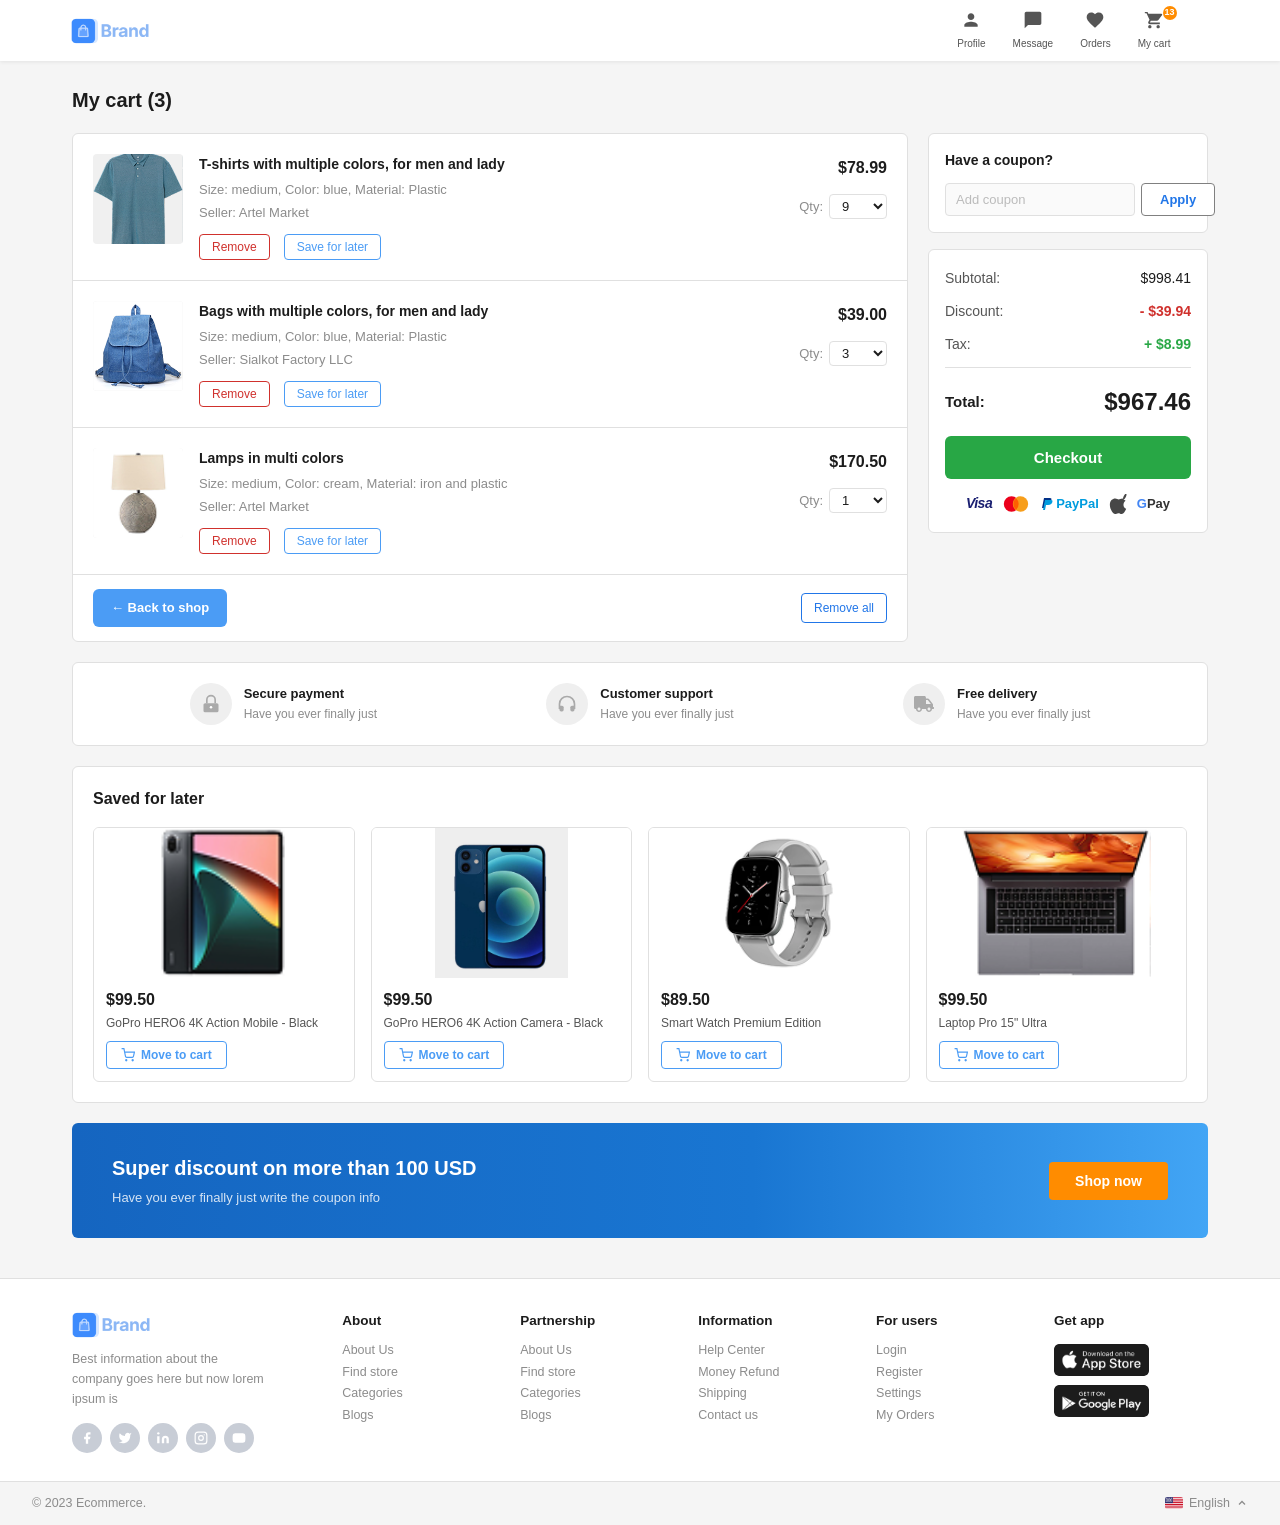
==== web-cart.html @ 34196e5d "Commit 1" ====
<!DOCTYPE html>
<html lang="en">
<head>
  <meta charset="UTF-8" />
  <meta name="viewport" content="width=device-width, initial-scale=1.0" />
  <title>My Cart — Ecommerce</title>
  <link rel="stylesheet" href="css/web-cart.css" />
</head>
<body>

  <!-- ═══ HEADER ═══ -->
<header class="site-header">

   <!-- Top bar: Logo | Search | Icons -->
    <div class="header-top">
      <a href="#" class="brand">
        <img src="assets/assets/assets/Layout/Brand/logo-colored.png" alt="Brand" class="brand-logo">
      </a>


     <!-- Icon actions: Profile, Message, Orders, Cart — vertical icon+label -->
      <div class="header-actions">
  <!-- Profile -->
  <a href="#" class="icon-action">
    <span class="icon-svg">
      <svg width="22" height="22" viewBox="0 0 24 24" fill="currentColor" stroke="none">
        <path d="M12 12c2.21 0 4-1.79 4-4s-1.79-4-4-4-4 1.79-4 4 1.79 4 4 4zm0 2c-2.67 0-8 1.34-8 4v2h16v-2c0-2.66-5.33-4-8-4z"/>
      </svg>
    </span>
    <span>Profile</span>
  </a>
        <!-- Message -->
  <a href="#" class="icon-action">
    <span class="icon-svg">
      <svg width="22" height="22" viewBox="0 0 24 24" fill="currentColor" stroke="none">
        <path d="M20 2H4c-1.1 0-2 .9-2 2v18l4-4h14c1.1 0 2-.9 2-2V4c0-1.1-.9-2-2-2z"/>
      </svg>
    </span>
    <span>Message</span>
  </a>
       <a href="#" class="icon-action">
  <span class="icon-svg">
    <svg width="22" height="22" viewBox="0 0 24 24" fill="currentColor" stroke="none">
      <path d="M12 21.35l-1.45-1.32C5.4 15.36 2 12.28 2 8.5 2 5.42 4.42 3 7.5 3c1.74 0 3.41.81 4.5 2.09C13.09 3.81 14.76 3 16.5 3 19.58 3 22 5.42 22 8.5c0 3.78-3.4 6.86-8.55 11.54L12 21.35z"/>
    </svg>
  </span>
  <span>Orders</span>
</a>
         <a href="#" class="icon-action cart-icon">
    <span class="icon-svg">
      <svg width="22" height="22" viewBox="0 0 24 24" fill="currentColor" stroke="none">
        <path d="M7 18c-1.1 0-1.99.9-1.99 2S5.9 22 7 22s2-.9 2-2-.9-2-2-2zM1 2v2h2l3.6 7.59-1.35 2.45c-.16.28-.25.61-.25.96 0 1.1.9 2 2 2h12v-2H7.42c-.14 0-.25-.11-.25-.25l.03-.12L8.1 13h7.45c.75 0 1.41-.41 1.75-1.03L21.7 6c.1-.18.16-.39.16-.6 0-.55-.45-1-1-1H5.21l-.94-2H1zm16 16c-1.1 0-1.99.9-1.99 2s.89 2 1.99 2 2-.9 2-2-.9-2-2-2z"/>
      </svg>
    </span>
    <span>My cart</span>
    <span class="cart-count" id="cartCount">0</span>
  </a>
      </div>
    </div>
</header>

  <main class="main-wrap">

    <h1 class="page-title">My cart (3)</h1>

    <!-- CART LAYOUT: items left, summary right -->
    <div class="cart-layout">

      <!-- LEFT: Cart Items -->
      <div class="cart-items-col">

        <!-- Item 1 -->
        <div class="cart-item">
          <img src="assets/assets/assets/Layout/alibaba/Image/cloth/Bitmap.png" alt="T-shirt" class="item-img" />
          <div class="item-details">
            <div class="item-name">T-shirts with multiple colors, for men and lady</div>
            <div class="item-meta">Size: medium, Color: blue, Material: Plastic</div>
            <div class="item-seller">Seller: Artel Market</div>
            <div class="item-actions">
              <button class="btn-remove">Remove</button>
              <button class="btn-save">Save for later</button>
            </div>
          </div>
          <div class="item-right">
            <div class="item-price">$78.99</div>
            <div class="item-qty">
              <span class="qty-label">Qty:</span>
              <select class="qty-select">
                <option>9</option>
                <option>1</option><option>2</option><option>3</option>
                <option>4</option><option>5</option>
              </select>
            </div>
          </div>
        </div>

        <!-- Item 2 -->
        <div class="cart-item">
          <img src="assets/assets/assets/Layout/alibaba/Image/cloth/image 26.png" alt="T-shirt" class="item-img" />
          <div class="item-details">
            <div class="item-name">Bags with multiple colors, for men and lady</div>
            <div class="item-meta">Size: medium, Color: blue, Material: Plastic</div>
            <div class="item-seller">Seller: Sialkot Factory LLC</div>
            <div class="item-actions">
              <button class="btn-remove">Remove</button>
              <button class="btn-save">Save for later</button>
            </div>
          </div>
          <div class="item-right">
            <div class="item-price">$39.00</div>
            <div class="item-qty">
              <span class="qty-label">Qty:</span>
              <select class="qty-select">
                <option>3</option>
                <option>1</option><option>2</option>
              </select>
            </div>
          </div>
        </div>

        <!-- Item 3 -->
        <div class="cart-item">
          <img src="assets/assets/assets/Image/interior/6.png" alt="T-shirt" class="item-img" />
          <div class="item-details">
            <div class="item-name">Lamps in multi colors</div>
            <div class="item-meta">Size: medium, Color: cream, Material: iron and plastic</div>
            <div class="item-seller">Seller: Artel Market</div>
            <div class="item-actions">
              <button class="btn-remove">Remove</button>
              <button class="btn-save">Save for later</button>
            </div>
          </div>
          <div class="item-right">
            <div class="item-price">$170.50</div>
            <div class="item-qty">
              <span class="qty-label">Qty:</span>
              <select class="qty-select">
                <option>1</option>
                <option>2</option><option>3</option>
              </select>
            </div>
          </div>
        </div>

        <!-- Cart Bottom Bar -->
        <div class="cart-footer">
          <a href="#" class="btn-back-shop">&#8592; Back to shop</a>
          <a href="#" class="btn-remove-all">Remove all</a>
        </div>

      </div><!-- /cart-items-col -->

      <!-- RIGHT: Coupon + Summary -->
      <div class="summary-col">

        <!-- Coupon Box -->
        <div class="coupon-box">
          <div class="coupon-title">Have a coupon?</div>
          <div class="coupon-row">
            <input type="text" class="coupon-input" placeholder="Add coupon" />
            <button class="btn-apply">Apply</button>
          </div>
        </div>

        <!-- Order Summary -->
        <div class="order-summary">
          <div class="summary-row">
            <span class="sum-label">Subtotal:</span>
            <span class="sum-val">$1453.97</span>
          </div>
          <div class="summary-row">
            <span class="sum-label">Discount:</span>
            <span class="sum-val discount">- $60.00</span>
          </div>
          <div class="summary-row">
            <span class="sum-label">Tax:</span>
            <span class="sum-val tax">+ $14.00</span>
          </div>
          <hr class="sum-divider" />
          <div class="summary-row total-row">
            <span class="total-label">Total:</span>
            <span class="total-val">$1357.97</span>
          </div>

          <button class="btn-checkout">Checkout</button>

          <!-- Payment icons row -->
          <div class="payment-icons">
            <span class="pay-text visa-text">Visa</span>
            <svg class="pay-svg" width="32" height="20" viewBox="0 0 50 30"><circle cx="18" cy="15" r="12" fill="#eb001b"/><circle cx="32" cy="15" r="12" fill="#f79e1b"/><path d="M25 5.9a12 12 0 010 18.2A12 12 0 0125 5.9z" fill="#ff5f00"/></svg>
            <span class="pay-paypal">
              <svg width="14" height="16" viewBox="0 0 14 16" fill="none"><path d="M11.5 3C11.5 5.5 9.5 7 7 7H5L4 12H2L4 2h5c1.4 0 2.5 0.4 2.5 1z" fill="#003087"/><path d="M12.5 5C12.5 7.5 10.5 9 8 9H6L5 14H3L5 4h5c1.4 0 2.5 0.4 2.5 1z" fill="#009cde"/></svg>
              <span style="color:#009cde;font-weight:700;font-size:13px;">PayPal</span>
            </span>
            <svg class="pay-svg apple-pay" width="22" height="20" viewBox="0 0 814 1000"><path d="M788.1 340.9c-5.8 4.5-108.2 62.2-108.2 190.5 0 148.4 130.3 200.9 134.2 202.2-.6 3.2-20.7 71.9-68.7 141.9-42.8 61.6-87.5 123.1-155.5 123.1s-85.5-39.5-164-39.5c-76 0-103.7 40.8-165.9 40.8s-105-57.8-155.5-127.4C46 790.7 0 663 0 541.8c0-207.5 135.4-317.3 269-317.3 70.1 0 128.4 46.4 172.5 46.4 42.8 0 109.6-49.1 190.5-49.1zm-131.5-86.8c0-95.5 56.6-196.9 109.9-252.4a490 490 0 0188.5-80.1C847.7-79.5 833.2 0 833.2 10.9c0 97.3-56.5 196.2-111.3 252.4-54.8 56.2-130.3 96-203.3 96z" fill="#1a1a1a"/></svg>
            <span class="gpay-text">
              <span style="color:#4285f4;font-weight:700;font-size:13px;">G</span><span style="font-weight:700;font-size:13px;color:#333;"> Pay</span>
            </span>
          </div>
        </div>

      </div><!-- /summary-col -->
    </div><!-- /cart-layout -->

    <!-- TRUST BADGES -->
    <div class="trust-badges">
      <div class="trust-item">
        <span class="trust-icon-circle">
          <svg width="20" height="20" viewBox="0 0 24 24" fill="none">
            <rect x="3" y="11" width="18" height="11" rx="2" fill="#aaa"/>
            <path d="M7 11V7a5 5 0 0110 0v4" stroke="#aaa" stroke-width="2" fill="none"/>
            <circle cx="12" cy="16" r="1.5" fill="#fff"/>
          </svg>
        </span>
        <div class="trust-text">
          <div class="trust-title">Secure payment</div>
          <div class="trust-sub">Have you ever finally just</div>
        </div>
      </div>

      <div class="trust-item">
        <span class="trust-icon-circle">
          <svg width="20" height="20" viewBox="0 0 24 24" fill="none">
            <path d="M3 18v-6a9 9 0 0118 0v6" stroke="#aaa" stroke-width="2"/>
            <path d="M21 19a2 2 0 01-2 2h-1a2 2 0 01-2-2v-3a2 2 0 012-2h3z" fill="#aaa"/>
            <path d="M3 19a2 2 0 002 2h1a2 2 0 002-2v-3a2 2 0 00-2-2H3z" fill="#aaa"/>
          </svg>
        </span>
        <div class="trust-text">
          <div class="trust-title">Customer support</div>
          <div class="trust-sub">Have you ever finally just</div>
        </div>
      </div>

      <div class="trust-item">
        <span class="trust-icon-circle">
          <svg width="20" height="20" viewBox="0 0 640 512">
            <path d="M624 352h-16V262.1L479.5 93.9A48 48 0 00438.6 80H381V48c0-26.5-21.5-48-48-48H48C21.5 0 0 21.5 0 48v320c0 26.5 21.5 48 48 48h16c0 53 43 96 96 96s96-43 96-96h128c0 53 43 96 96 96s96-43 96-96h48c8.8 0 16-7.2 16-16v-32c0-8.8-7.2-16-16-16zM160 464c-26.5 0-48-21.5-48-48s21.5-48 48-48 48 21.5 48 48-21.5 48-48 48zm320 0c-26.5 0-48-21.5-48-48s21.5-48 48-48 48 21.5 48 48-21.5 48-48 48zm80-208H384V128h54.6l121.4 149.1V256z" fill="#aaa"/>
          </svg>
        </span>
        <div class="trust-text">
          <div class="trust-title">Free delivery</div>
          <div class="trust-sub">Have you ever finally just</div>
        </div>
      </div>
    </div>

    <!-- SAVED FOR LATER -->
    <section class="saved-section">
      <h2 class="section-title">Saved for later</h2>
      <div class="saved-grid">

        <div class="saved-item">
          <div class="saved-img-wrap">
            <img src="assets/assets/assets/Image/tech/image 32.png" alt="Laptop" />
          </div>
          <div class="saved-price">$99.50</div>
          <div class="saved-name">GoPro HERO6 4K Action Mobile - Black</div>
          <button class="btn-move-cart">
            <svg width="14" height="14" viewBox="0 0 24 24" fill="none" stroke="currentColor" stroke-width="2"><circle cx="9" cy="21" r="1"/><circle cx="20" cy="21" r="1"/><path d="M1 1h4l2.68 13.39a2 2 0 002 1.61h9.72a2 2 0 001.95-1.56l1.65-7.44H6"/></svg>
            Move to cart
          </button>
        </div>


        <div class="saved-item">
          <div class="saved-img-wrap">
            <img src="assets/assets/assets/Image/image 87.png" alt="Camera" />
          </div>
          <div class="saved-price">$99.50</div>
          <div class="saved-name">GoPro HERO6 4K Action Camera - Black</div>
          <button class="btn-move-cart">
            <svg width="14" height="14" viewBox="0 0 24 24" fill="none" stroke="currentColor" stroke-width="2"><circle cx="9" cy="21" r="1"/><circle cx="20" cy="21" r="1"/><path d="M1 1h4l2.68 13.39a2 2 0 002 1.61h9.72a2 2 0 001.95-1.56l1.65-7.44H6"/></svg>
            Move to cart
          </button>
           <div class="saved-item">
          <div class="saved-img-wrap">
            <img src="assets/assets/assets/Image/tech/8.png" alt="Watch" />
          </div>
          <div class="saved-price">$89.50</div>
          <div class="saved-name">GoPro HERO6 4K Action Camera - Black</div>
          <button class="btn-move-cart">
            <svg width="14" height="14" viewBox="0 0 24 24" fill="none" stroke="currentColor" stroke-width="2"><circle cx="9" cy="21" r="1"/><circle cx="20" cy="21" r="1"/><path d="M1 1h4l2.68 13.39a2 2 0 002 1.61h9.72a2 2 0 001.95-1.56l1.65-7.44H6"/></svg>
            Move to cart
          </button>
        </div>
        </div>
         <div class="saved-item">
          <div class="saved-img-wrap">
            <img src="assets/assets/assets/Image/tech/image 34.png" alt="Camera" />
          </div>
          <div class="saved-price">$99.50</div>
          <div class="saved-name">GoPro HERO6 4K Action Camera - Black</div>
          <button class="btn-move-cart">
            <svg width="14" height="14" viewBox="0 0 24 24" fill="none" stroke="currentColor" stroke-width="2"><circle cx="9" cy="21" r="1"/><circle cx="20" cy="21" r="1"/><path d="M1 1h4l2.68 13.39a2 2 0 002 1.61h9.72a2 2 0 001.95-1.56l1.65-7.44H6"/></svg>
            Move to cart
          </button>
        </div>
      </div>
    </section>

    <!-- PROMO BANNER -->
    <div class="promo-banner">
      <div class="promo-text">
        <div class="promo-title">Super discount on more than 100 USD</div>
        <div class="promo-sub">Have you ever finally just write the coupon info</div>
      </div>
      <button class="promo-btn">Shop now</button>
    </div>

  </main>

  <!-- FOOTER -->
  <footer class="site-footer">
    <div class="footer-inner">

      <div class="footer-brand-col">
        <div class="footer-brand">
          <img src="assets/assets/assets/Layout/Brand/logo-colored.png" alt="Brand" class="footer-brand-logo" />
        </div>
        <p>Best information about the company goes here but now lorem ipsum is</p>
        <div class="footer-socials">
          <a href="#" title="Facebook" class="social-icon">
            <svg width="14" height="14" viewBox="0 0 24 24" fill="currentColor"><path d="M18 2h-3a5 5 0 0 0-5 5v3H7v4h3v8h4v-8h3l1-4h-4V7a1 1 0 0 1 1-1h3z"/></svg>
          </a>
          <a href="#" title="Twitter" class="social-icon">
            <svg width="14" height="14" viewBox="0 0 24 24" fill="currentColor"><path d="M23 3a10.9 10.9 0 0 1-3.14 1.53 4.48 4.48 0 0 0-7.86 3v1A10.66 10.66 0 0 1 3 4s-4 9 5 13a11.64 11.64 0 0 1-7 2c9 5 20 0 20-11.5a4.5 4.5 0 0 0-.08-.83A7.72 7.72 0 0 0 23 3z"/></svg>
          </a>
          <a href="#" title="LinkedIn" class="social-icon">
            <svg width="14" height="14" viewBox="0 0 24 24" fill="currentColor"><path d="M16 8a6 6 0 0 1 6 6v7h-4v-7a2 2 0 0 0-2-2 2 2 0 0 0-2 2v7h-4v-7a6 6 0 0 1 6-6z"/><rect x="2" y="9" width="4" height="12"/><circle cx="4" cy="4" r="2"/></svg>
          </a>
          <a href="#" title="Instagram" class="social-icon">
            <svg width="14" height="14" viewBox="0 0 24 24" fill="none" stroke="currentColor" stroke-width="2"><rect x="2" y="2" width="20" height="20" rx="5" ry="5"/><circle cx="12" cy="12" r="4"/><circle cx="17.5" cy="6.5" r="1" fill="currentColor" stroke="none"/></svg>
          </a>
          <a href="#" title="YouTube" class="social-icon">
            <svg width="14" height="14" viewBox="0 0 24 24" fill="currentColor"><path d="M22.54 6.42a2.78 2.78 0 0 0-1.95-1.97C18.88 4 12 4 12 4s-6.88 0-8.59.45A2.78 2.78 0 0 0 1.46 6.42 29 29 0 0 0 1 12a29 29 0 0 0 .46 5.58 2.78 2.78 0 0 0 1.95 1.97C5.12 20 12 20 12 20s6.88 0 8.59-.45a2.78 2.78 0 0 0 1.96-1.97A29 29 0 0 0 23 12a29 29 0 0 0-.46-5.58z"/><polygon points="9.75 15.02 15.5 12 9.75 8.98 9.75 15.02" fill="#fff"/></svg>
          </a>
        </div>
      </div>

      <div class="footer-col">
        <h5>About</h5>
        <a href="#">About Us</a>
        <a href="#">Find store</a>
        <a href="#">Categories</a>
        <a href="#">Blogs</a>
      </div>

      <div class="footer-col">
        <h5>Partnership</h5>
        <a href="#">About Us</a>
        <a href="#">Find store</a>
        <a href="#">Categories</a>
        <a href="#">Blogs</a>
      </div>

      <div class="footer-col">
        <h5>Information</h5>
        <a href="#">Help Center</a>
        <a href="#">Money Refund</a>
        <a href="#">Shipping</a>
        <a href="#">Contact us</a>
      </div>

      <div class="footer-col">
        <h5>For users</h5>
        <a href="#">Login</a>
        <a href="#">Register</a>
        <a href="#">Settings</a>
        <a href="#">My Orders</a>
      </div>

      <div class="footer-col">
        <h5>Get app</h5>
        <a href="#" class="app-badge">
          <img src="assets/assets/assets/Layout/Misc/market-button.png" alt="App Store" />
        </a>
        <a href="#" class="app-badge">
          <img src="assets/assets/assets/Layout/Misc/Group.png" alt="Google Play" />
        </a>
      </div>

    </div>
    <div class="footer-bottom">
      <span>© 2023 Ecommerce.</span>
      <div class="footer-lang">
        <img src="assets/assets/assets/Layout1/Image/flags/US@2x.png" alt="US" style="width:18px;height:12px;border-radius:2px;object-fit:cover;" />
        <span>English</span>
        <svg width="12" height="12" viewBox="0 0 24 24" fill="none" stroke="currentColor" stroke-width="2.5">
            <polyline points="18 15 12 9 6 15"/>
        </svg>
      </div>
    </div>
  </footer>
<script src="js/main.js"></script>
</body>
</html>
---- css/web-cart.css ----
/* ===========================
   RESET & BASE
   =========================== */
*, *::before, *::after { box-sizing: border-box; margin: 0; padding: 0; }

:root {
  --blue: #4b9cf5;
  --blue-dark: #2176e8;
  --orange: #ff8c00;
  --text-dark: #1c1c1c;
  --text-mid: #555;
  --text-soft: #8c8c8c;
  --border: #e0e0e0;
  --bg-page: #f5f5f5;
  --white: #ffffff;
  --green: #28a745;
  --red: #d0312d;
  --radius: 6px;
  --font: 'Segoe UI', Arial, sans-serif;
}

body {
  font-family: var(--font);
  font-size: 14px;
  color: var(--text-dark);
  background: #f5f5f5;
  line-height: 1.5;
}



a { text-decoration: none; color: inherit; }
button { font-family: var(--font); cursor: pointer; }
img { display: block; }

/* ===========================
   HEADER
   =========================== */
.site-header {
  background: #fff;
  box-shadow: 0 1px 4px rgba(0,0,0,.08);
  position: sticky;
  top: 0;
  z-index: 100;
}

.header-top {
  display: flex;
  align-items: center;
  gap: 16px;
  padding: 10px 24px;
  background: #fff;
}

/* Brand logo */
.brand {
  display: flex;
  align-items: center;
  gap: 7px;
  font-size: 14px;
  font-weight: 200;
  margin-left:6ch;
  color: var(--blue);
  white-space: nowrap;
  flex-shrink: 0;
}
.brand svg rect { 
  height: 20px;
  width: auto;
  display: block;
  fill: var(--blue);
}

.brand-logo {
  height: 28px;
  width: auto;
  display: block;
}

.header-actions {
  display: flex;
  gap: 28px;
  align-items: center;
}

.header-actions {
  padding-left:100ch;
  display: flex;
  align-items: center;
  gap: 27px;
  flex-shrink: 0;
}

.icon-action {
  display: flex;
  flex-direction: column;
  align-items: center;
  gap: 2px;
  color: var(--text-mid);
  font-size: 10px;
  position: relative;
  transition: color 0.2s;
}
.icon-action:hover { color: var(--blue); }
.icon-action svg { width: 20px; height: 20px; }

.cart-count {
  position: absolute;
  top: -4px;
  right: -6px;
  background: var(--orange);
  color: #fff;
  font-size: 9px;
  font-weight: 700;
  border-radius: 50%;
  width: 14px;
  height: 14px;
  display: flex;
  align-items: center;
  justify-content: center;
}
/* ===========================
   MAIN
   =========================== */
.main-wrap {
  max-width: 1200px;
  margin: 24px auto 40px;
  padding: 0 32px;
  background: transparent;
}

.page-title {
  font-size: 20px;
  font-weight: 700;
  color: var(--text-dark);
  margin-bottom: 18px;
}

/* ===========================
   CART LAYOUT
   =========================== */
.cart-layout {
  display: grid;
  grid-template-columns: 1fr 280px;
  gap: 20px;
  margin-bottom: 20px;
  align-items: start;
}

/* ===========================
   CART ITEMS COLUMN
   =========================== */
.cart-items-col {
  background: #fff;
  border: 1px solid var(--border);
  border-radius: var(--radius);
}

.cart-item {
  display: flex;
  align-items: flex-start;
  gap: 16px;
  padding: 20px 20px;
  border-bottom: 1px solid var(--border);
}

.item-img {
  width: 90px;
  height: 90px;
  object-fit: cover;
  border-radius: 4px;
  flex-shrink: 0;
  background: #f0f0f0;
}

.item-details {
  flex: 1;
  min-width: 0;
}

.item-name {
  font-size: 14px;
  font-weight: 600;
  color: var(--text-dark);
  margin-bottom: 5px;
}

.item-meta {
  font-size: 13px;
  color: var(--text-soft);
  margin-bottom: 3px;
}

.item-seller {
  font-size: 13px;
  color: var(--text-soft);
  margin-bottom: 12px;
}

.item-actions {
  display: flex;
  align-items: center;
  gap: 14px;
}

.btn-remove {
  background: none;
  border: 1px solid var(--red);
  border-radius: 4px;
  font-size: 12px;
  color: var(--red);
  padding: 5px 12px;
  font-weight: 500;
  cursor: pointer;
  transition: background 0.2s;
}

.btn-remove:hover { background: #fff0f0; }

.btn-save {
  background: none;
  border: 1px solid var(--blue);
  border-radius: 4px;
  font-size: 12px;
  color: var(--blue);
  padding: 5px 12px;
  font-weight: 500;
  cursor: pointer;
  transition: background 0.2s;
}

.btn-save:hover { background: #eaf3ff; }

/* Right-side price + qty column */
.item-right {
  display: flex;
  flex-direction: column;
  align-items: flex-end;
  gap: 14px;
  flex-shrink: 0;
  padding-top: 2px;
}

.item-price {
  font-size: 16px;
  font-weight: 700;
  color: var(--text-dark);
}

.item-qty {
  display: flex;
  align-items: center;
  gap: 6px;
  font-size: 13px;
  color: var(--text-mid);
}

.qty-label {
  color: var(--text-soft);
}

.qty-select {
  border: 1px solid var(--border);
  border-radius: 4px;
  padding: 3px 4px 3px 8px;
  font-size: 13px;
  color: var(--text-dark);
  background: #fff;
  outline: none;
  cursor: pointer;
  min-width: 58px;
}

/* Cart Bottom Bar */
.cart-footer {
  display: flex;
  justify-content: space-between;
  align-items: center;
  padding: 14px 20px;
}

.btn-back-shop {
  display: inline-flex;
  align-items: center;
  gap: 6px;
  background: var(--blue);
  color: #fff;
  border: none;
  border-radius: var(--radius);
  padding: 9px 18px;
  font-size: 13px;
  font-weight: 600;
  cursor: pointer;
  text-decoration: none;
  transition: background 0.2s;
}

.btn-back-shop:hover { background: var(--blue-dark); }

.btn-remove-all {
  font-size: 12px;
  color: var(--blue-dark);
  font-weight: 500;
  cursor: pointer;
  text-decoration: none;
  border: 1px solid var(--blue-dark);
  border-radius: 4px;
  padding: 5px 12px;
  background: none;
  transition: background 0.2s;
}

.btn-remove-all:hover { background: #eaf3ff; text-decoration: none; }

/* ===========================
   SUMMARY COLUMN
   =========================== */
.summary-col {
  display: flex;
  flex-direction: column;
  gap: 16px;
}

/* Coupon Box */
.coupon-box {
  background: #fff;
  border: 1px solid var(--border);
  border-radius: var(--radius);
  padding: 16px;
}

.coupon-title {
  font-size: 14px;
  font-weight: 600;
  color: var(--text-dark);
  margin-bottom: 12px;
}

.coupon-row {
  display: flex;
  gap: 6px;
}

.coupon-input {
  flex: 1;
  border: 1px solid var(--border);
  border-radius: 4px;
  padding: 8px 10px;
  font-size: 13px;
  color: var(--text-dark);
  outline: none;
  background: #fafafa;
}

.coupon-input::placeholder { color: #bbb; }
.coupon-input:focus { border-color: var(--blue); background: #fff; }

.btn-apply {
  background:white;
  color: var(--blue-dark);
  border: 1px solid grey;
  border-radius: 4px;
  padding: 8px 18px;
  font-size: 13px;
  font-weight: 600;
  cursor: pointer;
  transition: background 0.2s;
  white-space: nowrap;
}

.btn-apply:hover { background:#bbb }

/* Order Summary Box */
.order-summary {
  background: #fff;
  border: 1px solid var(--border);
  border-radius: var(--radius);
  padding: 18px 16px;
}

.summary-row {
  display: flex;
  justify-content: space-between;
  align-items: center;
  margin-bottom: 12px;
  font-size: 14px;
}

.sum-label { color: var(--text-mid); }

.sum-val {
  font-weight: 500;
  color: var(--text-dark);
}

.sum-val.discount { color: var(--red); font-weight: 600; }
.sum-val.tax { color: var(--green); font-weight: 600; }

.sum-divider {
  border: none;
  border-top: 1px solid var(--border);
  margin: 4px 0 16px;
}

.total-row {
  align-items: center;
  margin-bottom: 16px;
}

.total-label {
  font-size: 15px;
  font-weight: 700;
  color: var(--text-dark);
}

.total-val {
  font-size: 24px;
  font-weight: 700;
  color: var(--text-dark);
}

.btn-checkout {
  display: block;
  width: 100%;
  background: var(--green);
  color: #fff;
  border: none;
  border-radius: var(--radius);
  padding: 13px;
  font-size: 15px;
  font-weight: 700;
  cursor: pointer;
  margin-bottom: 14px;
  transition: background 0.2s;
}

.btn-checkout:hover { background: #218838; }

/* Payment icons */
.payment-icons {
  display: flex;
  align-items: center;
  justify-content: center;
  gap: 8px;
  flex-wrap: wrap;
  row-gap: 6px;
}

.visa-text {
  font-size: 14px;
  font-weight: 800;
  font-style: italic;
  color: #1a1f71;
  letter-spacing: -0.5px;
}

.pay-svg { flex-shrink: 0; }

.pay-paypal {
  display: flex;
  align-items: center;
  gap: 2px;
}

.apple-pay { opacity: 0.8; }

.gpay-text { display: flex; align-items: center; }

/* ===========================
   TRUST BADGES
   =========================== */
.trust-badges {
  display: flex;
  justify-content: space-around;
  align-items: center;
  background: #fff;
  border: 1px solid var(--border);
  border-radius: var(--radius);
  padding: 20px 32px;
  margin-bottom: 20px;
}

.trust-item {
  display: flex;
  align-items: center;
  gap: 12px;
}

.trust-icon-circle {
  width: 42px;
  height: 42px;
  border-radius: 50%;
  background: #efefef;
  display: flex;
  align-items: center;
  justify-content: center;
  flex-shrink: 0;
}

.trust-text { display: flex; flex-direction: column; }

.trust-title {
  font-size: 13px;
  font-weight: 600;
  color: var(--text-dark);
  margin-bottom: 2px;
}

.trust-sub {
  font-size: 12px;
  color: var(--text-soft);
}

/* ===========================
   FOOTER
   =========================== */
.site-footer {
  background: #fff;
  border-top: 1px solid var(--border);
  margin-top: 36px;
}

.footer-inner {
  display: flex;
  gap: 24px;
  padding: 32px 32px 28px;
  flex-wrap: wrap;
  max-width: 1200px;
  margin: 0 auto;
}

.footer-brand-col {
  flex: 1.6;
  min-width: 160px;
  display: flex;
  flex-direction: column;
  gap: 0;
}

.footer-brand {
  display: flex;
  align-items: center;
  gap: 8px;
  margin-bottom: 10px;
}

.footer-brand-logo {
  height: 28px;
  width: auto;
  display: block;
}

/* fallback if image missing */
.footer-brand-icon {
  background: var(--blue);
  width: 26px;
  height: 26px;
  border-radius: 6px;
  display: flex;
  align-items: center;
  justify-content: center;
  flex-shrink: 0;
}

.footer-brand-col > p {
  font-size: 12.5px;
  color: var(--text-soft);
  line-height: 1.6;
  margin-bottom: 14px;
  max-width: 200px;
}

.footer-socials {
  display: flex;
  gap: 8px;
}

.social-icon {
  width: 30px;
  height: 30px;
  border-radius: 50%;
  background: #c8cdd6;
  display: flex;
  align-items: center;
  justify-content: center;
  color: #fff;
  transition: background 0.2s, color 0.2s;
  text-decoration: none;
}

.social-icon:hover { background: var(--blue); color: #fff; }

.footer-col {
  flex: 1;
  min-width: 100px;
  display: flex;
  flex-direction: column;
  gap: 9px;
}

.footer-col h5 {
  font-size: 13.5px;
  font-weight: 700;
  color: var(--text-dark);
  margin-bottom: 4px;
}

.footer-col a {
  font-size: 12.5px;
  color: var(--text-soft);
  transition: color 0.2s;
  line-height: 1;
  text-decoration: none;
}

.footer-col a:hover { color: var(--text-dark); }

.app-badge {
  display: block;
  text-decoration: none;
}

.app-badge img {
  height: 32px;
  border-radius: 5px;
  display: block;
  object-fit: contain;
}

.footer-bottom {
  border-top: 1px solid var(--border);
  display: flex;
  align-items: center;
  justify-content: space-between;
  background: #f5f5f5;
  padding: 12px 32px;
  font-size: 12.5px;
  color: var(--text-soft);
  max-width: 100%;
}

.footer-lang {
  display: flex;
  align-items: center;
  gap: 6px;
  cursor: pointer;
  color: var(--text-soft);
}

.footer-lang:hover { color: var(--blue); }

/* ===========================
   SAVED FOR LATER
   =========================== */
.saved-section {
  background: #fff;
  border: 1px solid var(--border);
  border-radius: var(--radius);
  padding: 20px;
  margin-bottom: 20px;
}

.section-title {
  font-size: 16px;
  font-weight: 700;
  color: var(--text-dark);
  margin-bottom: 16px;
}

.saved-grid {
  display: grid;
  grid-template-columns: repeat(4, 1fr);
  gap: 16px;
}

.saved-item {
  border: 1px solid var(--border);
  border-radius: var(--radius);
  overflow: hidden;
  background: #fff;
  transition: box-shadow 0.2s;
  font-display: block;
}

.saved-item:hover { box-shadow: 0 2px 10px rgba(0,0,0,0.09); }

.saved-img-wrap {
  background: #f7f7f7;
  height: 150px;
  overflow: hidden;
}

.saved-img-wrap img {
  width: 100%;
  height: 100%;
  object-fit: cover;
}

.saved-price {
  font-size: 16px;
  font-weight: 700;
  color: var(--text-dark);
  padding: 10px 12px 3px;
}

.saved-name {
  font-size: 12px;
  color: var(--text-mid);
  padding: 0 12px 10px;
  line-height: 1.4;
}

.btn-move-cart {
  display: inline-flex;
  align-items: center;
  justify-content: center;
  gap: 6px;
  margin: 0 12px 12px;
  background: none;
  border: 1px solid var(--blue);
  color: var(--blue);
  border-radius: 4px;
  padding: 6px 14px;
  font-size: 12px;
  font-weight: 600;
  cursor: pointer;
  transition: background 0.2s;
}

.btn-move-cart:hover { background: #eaf3ff; }

/* ===========================
   PROMO BANNER
   =========================== */
.promo-banner {
  background: linear-gradient(90deg, #1565c0 0%, #1976d2 60%, #42a5f5 100%);
  border-radius: var(--radius);
  padding: 30px 40px;
  display: flex;
  align-items: center;
  justify-content: space-between;
}

.promo-title {
  font-size: 20px;
  font-weight: 700;
  color: #fff;
  margin-bottom: 5px;
}

.promo-sub {
  font-size: 13px;
  color: rgba(255,255,255,0.82);
}

.promo-btn {
  background: var(--orange);
  color: #fff;
  border: none;
  border-radius: 4px;
  padding: 11px 26px;
  font-size: 14px;
  font-weight: 600;
  white-space: nowrap;
  cursor: pointer;
  flex-shrink: 0;
  transition: background 0.2s;
}

.promo-btn:hover { background: #e07600; }

/* ===========================
   RESPONSIVE
   =========================== */
@media (max-width: 960px) {
  .cart-layout { grid-template-columns: 1fr; }
  .saved-grid { grid-template-columns: repeat(2, 1fr); }
  .footer-inner { flex-wrap: wrap; gap: 20px; }
  .footer-brand-col { flex: 100%; }
}

@media (max-width: 900px) {
  .header-actions { gap: 10px; }
  .icon-action span:last-child { display: none; }
}

@media (max-width: 600px) {
  .main-wrap { padding: 0 16px; }
  .trust-badges { flex-direction: column; align-items: flex-start; padding: 16px 20px; gap: 14px; }
  .saved-grid { grid-template-columns: 1fr 1fr; }
  .promo-banner { flex-direction: column; gap: 16px; text-align: center; }
  .footer-inner { padding: 24px 16px; gap: 16px; }
  .footer-bottom { padding: 10px 16px; }
  .header-top { padding: 12px 16px; }
  .footer-col { min-width: 120px; }
}
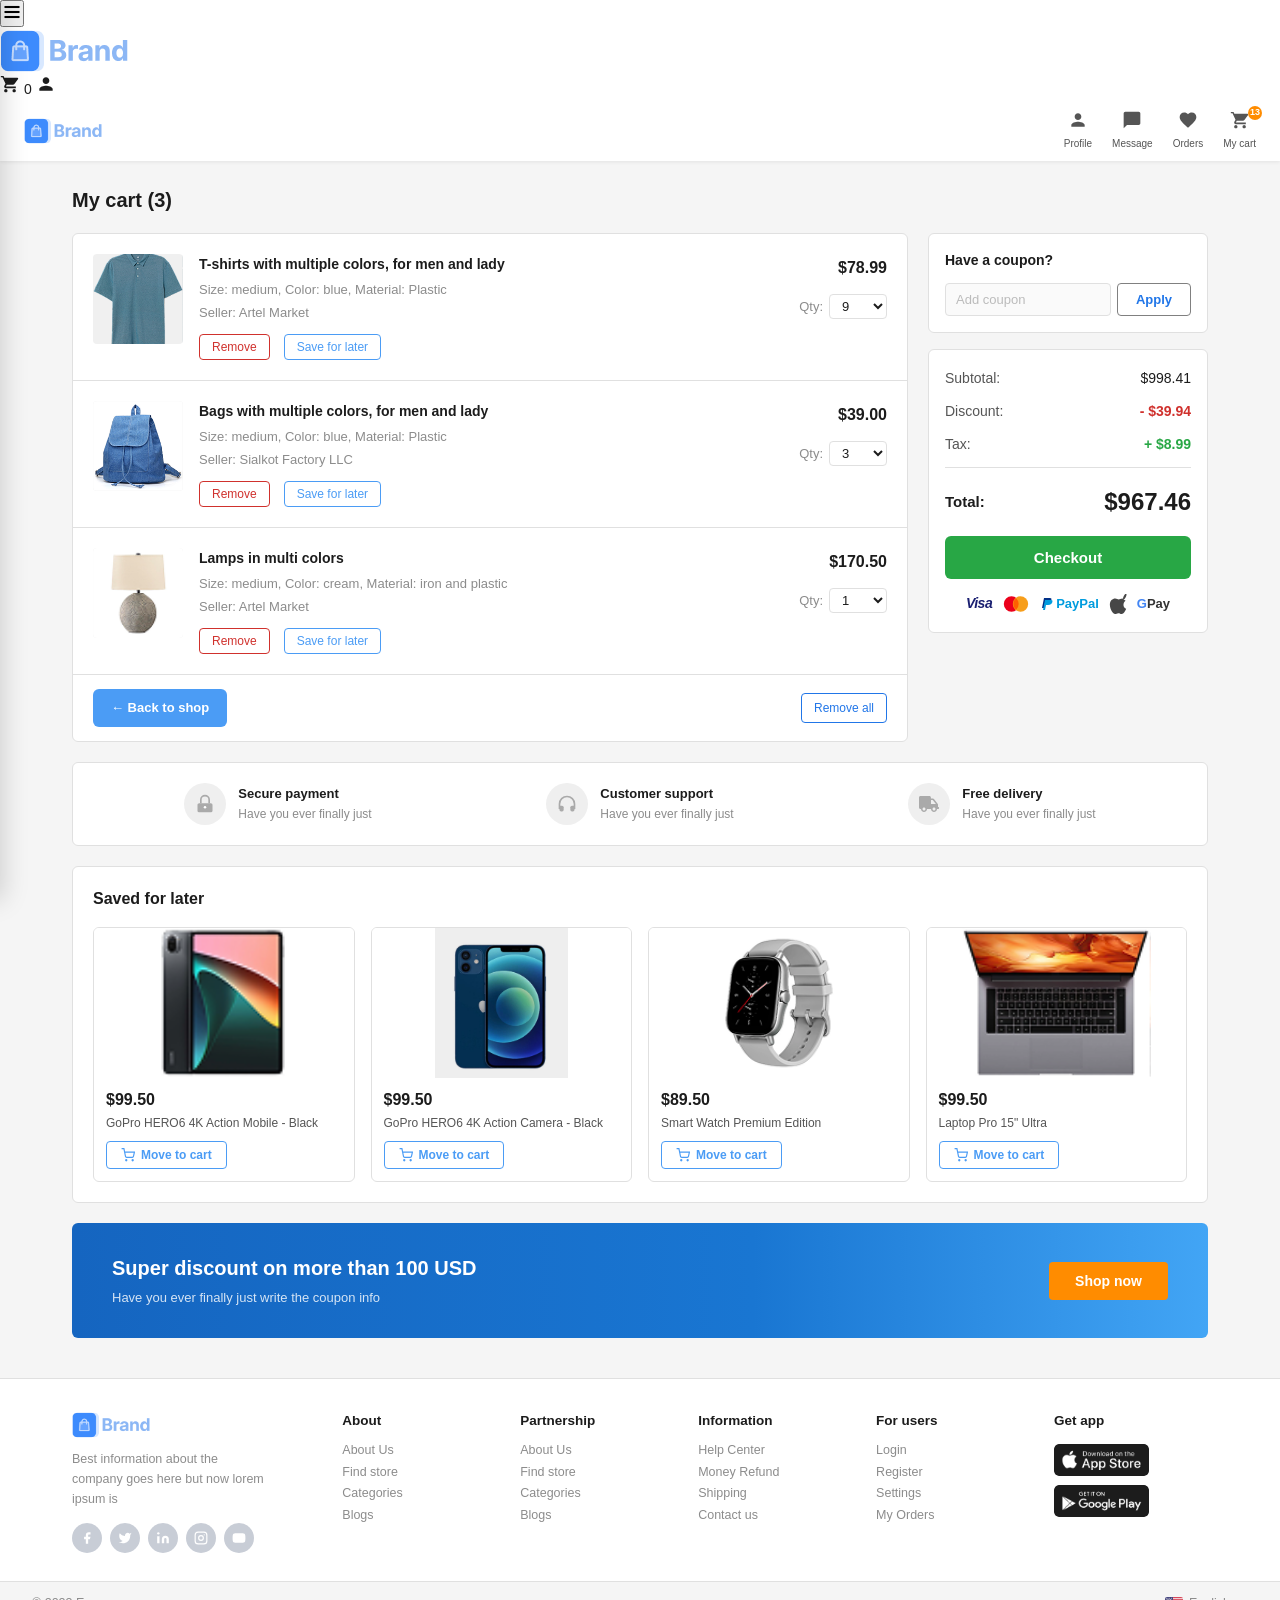
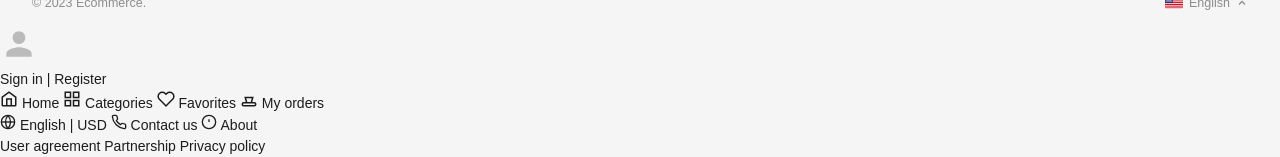
==== commit 5a0f6682: "Commit 8" ====
--- a/web-cart.html
+++ b/web-cart.html
@@ -5,11 +5,39 @@
   <meta name="viewport" content="width=device-width, initial-scale=1.0" />
   <title>My Cart — Ecommerce</title>
   <link rel="stylesheet" href="css/web-cart.css" />
+  <link rel="stylesheet" href="css/mobile.css" />
 </head>
 <body>
 
   <!-- ═══ HEADER ═══ -->
 <header class="site-header">
+  <!-- MOBILE HEADER BAR (visible only on mobile via mobile.css) -->
+  <div class="mob-header-bar">
+    <button class="mob-menu-btn" id="mobMenuBtn" aria-label="Open menu">
+      <svg width="20" height="20" viewBox="0 0 24 24" fill="none" stroke="currentColor" stroke-width="2.5">
+        <line x1="3" y1="6" x2="21" y2="6"/>
+        <line x1="3" y1="12" x2="21" y2="12"/>
+        <line x1="3" y1="18" x2="21" y2="18"/>
+      </svg>
+    </button>
+    <a href="index.html" class="mob-brand">
+      <img src="assets/assets/assets/Layout/Brand/logo-colored.png" alt="Brand" />
+    </a>
+    <div class="mob-header-icons">
+      <a href="web-cart.html" class="mob-icon-btn" aria-label="Cart">
+        <svg width="20" height="20" viewBox="0 0 24 24" fill="currentColor">
+          <path d="M7 18c-1.1 0-1.99.9-1.99 2S5.9 22 7 22s2-.9 2-2-.9-2-2-2zM1 2v2h2l3.6 7.59-1.35 2.45c-.16.28-.25.61-.25.96 0 1.1.9 2 2 2h12v-2H7.42c-.14 0-.25-.11-.25-.25l.03-.12L8.1 13h7.45c.75 0 1.41-.41 1.75-1.03L21.7 6c.1-.18.16-.39.16-.6 0-.55-.45-1-1-1H5.21l-.94-2H1zm16 16c-1.1 0-1.99.9-1.99 2s.89 2 1.99 2 2-.9 2-2-.9-2-2-2z"/>
+        </svg>
+        <span class="mob-cart-badge" id="mobCartBadge">0</span>
+      </a>
+      <a href="#" class="mob-icon-btn" aria-label="Profile">
+        <svg width="20" height="20" viewBox="0 0 24 24" fill="currentColor">
+          <path d="M12 12c2.21 0 4-1.79 4-4s-1.79-4-4-4-4 1.79-4 4 1.79 4 4 4zm0 2c-2.67 0-8 1.34-8 4v2h16v-2c0-2.66-5.33-4-8-4z"/>
+        </svg>
+      </a>
+    </div>
+  </div>
+
 
    <!-- Top bar: Logo | Search | Icons -->
     <div class="header-top">
@@ -393,5 +421,99 @@
     </div>
   </footer>
 <script src="js/main.js"></script>
+
+  <!-- MOBILE SIDEBAR (controlled by mobile.js) -->
+  <div class="mob-overlay" id="mobOverlay" onclick="closeSidebar()"></div>
+
+  <aside class="mob-sidebar" id="mobSidebar">
+    <div class="mob-sidebar-inner">
+
+      <!-- Avatar + Sign in / Register -->
+      <div class="mob-sidebar-top">
+        <div class="mob-avatar">
+          <svg width="38" height="38" viewBox="0 0 24 24" fill="#bbb">
+            <path d="M12 12c2.21 0 4-1.79 4-4s-1.79-4-4-4-4 1.79-4 4 1.79 4 4 4zm0 2c-2.67 0-8 1.34-8 4v2h16v-2c0-2.66-5.33-4-8-4z"/>
+          </svg>
+        </div>
+        <div class="mob-auth-links">
+          <a href="#">Sign in</a>
+          <span class="mob-auth-sep">|</span>
+          <a href="#">Register</a>
+        </div>
+      </div>
+
+      <!-- Main nav -->
+      <nav class="mob-sidebar-nav">
+        <a href="index.html" class="mob-nav-item">
+          <svg width="18" height="18" viewBox="0 0 24 24" fill="none" stroke="currentColor" stroke-width="2">
+            <path d="M3 9.5L12 3l9 6.5V20a1 1 0 01-1 1H4a1 1 0 01-1-1V9.5z"/>
+            <path d="M9 21V12h6v9"/>
+          </svg>
+          Home
+        </a>
+        <a href="webGridView.html" class="mob-nav-item">
+          <svg width="18" height="18" viewBox="0 0 24 24" fill="none" stroke="currentColor" stroke-width="2">
+            <rect x="3" y="3" width="7" height="7"/>
+            <rect x="14" y="3" width="7" height="7"/>
+            <rect x="3" y="14" width="7" height="7"/>
+            <rect x="14" y="14" width="7" height="7"/>
+          </svg>
+          Categories
+        </a>
+        <a href="#" class="mob-nav-item">
+          <svg width="18" height="18" viewBox="0 0 24 24" fill="none" stroke="currentColor" stroke-width="2">
+            <path d="M20.84 4.61a5.5 5.5 0 00-7.78 0L12 5.67l-1.06-1.06a5.5 5.5 0 00-7.78 7.78l1.06 1.06L12 21.23l7.78-7.78 1.06-1.06a5.5 5.5 0 000-7.78z"/>
+          </svg>
+          Favorites
+        </a>
+        <a href="web-cart.html" class="mob-nav-item">
+          <svg width="18" height="18" viewBox="0 0 24 24" fill="none" stroke="currentColor" stroke-width="2">
+            <path d="M9 17H5a2 2 0 00-2 2 2 2 0 002 2h14a2 2 0 002-2 2 2 0 00-2-2h-4M9 17l-2-7h10l-2 7M9 17h6"/>
+          </svg>
+          My orders
+        </a>
+      </nav>
+
+      <div class="mob-sidebar-divider"></div>
+
+      <!-- Settings -->
+      <div class="mob-sidebar-settings">
+        <a href="#" class="mob-setting-item">
+          <svg width="16" height="16" viewBox="0 0 24 24" fill="none" stroke="currentColor" stroke-width="2">
+            <circle cx="12" cy="12" r="10"/>
+            <line x1="2" y1="12" x2="22" y2="12"/>
+            <path d="M12 2a15.3 15.3 0 010 20M12 2a15.3 15.3 0 000 20"/>
+          </svg>
+          <span>English</span>
+          <span class="mob-setting-sub">| USD</span>
+        </a>
+        <a href="#" class="mob-setting-item">
+          <svg width="16" height="16" viewBox="0 0 24 24" fill="none" stroke="currentColor" stroke-width="2">
+            <path d="M22 16.92V19.92a2 2 0 01-2.18 2A19.79 19.79 0 012.1 4.18 2 2 0 014.11 2H7.09a2 2 0 012 1.72 12.05 12.05 0 00.66 2.64 2 2 0 01-.45 2.11L8.09 9.91a16 16 0 006 6l1.44-1.21a2 2 0 012.11-.45 12.05 12.05 0 002.64.66A2 2 0 0122 16.92z"/>
+          </svg>
+          Contact us
+        </a>
+        <a href="#" class="mob-setting-item">
+          <svg width="16" height="16" viewBox="0 0 24 24" fill="none" stroke="currentColor" stroke-width="2">
+            <circle cx="12" cy="12" r="10"/>
+            <line x1="12" y1="8" x2="12" y2="12"/>
+            <line x1="12" y1="16" x2="12.01" y2="16"/>
+          </svg>
+          About
+        </a>
+      </div>
+
+      <div class="mob-sidebar-divider"></div>
+
+      <!-- Footer policy links -->
+      <div class="mob-sidebar-footer-links">
+        <a href="#">User agreement</a>
+        <a href="#">Partnership</a>
+        <a href="#">Privacy policy</a>
+      </div>
+
+    </div>
+  </aside>
+
 </body>
 </html>
--- a/css/web-cart.css
+++ b/css/web-cart.css
@@ -27,8 +27,6 @@
   line-height: 1.5;
 }
 
-
-
 a { text-decoration: none; color: inherit; }
 button { font-family: var(--font); cursor: pointer; }
 img { display: block; }
@@ -59,11 +57,12 @@
   gap: 7px;
   font-size: 14px;
   font-weight: 200;
-  margin-left:6ch;
   color: var(--blue);
   white-space: nowrap;
   flex-shrink: 0;
-}
+  /* FIXED: removed margin-left:6ch that was breaking mobile */
+}
+
 .brand svg rect { 
   height: 20px;
   width: auto;
@@ -77,18 +76,13 @@
   display: block;
 }
 
+/* FIXED: removed duplicate .header-actions and padding-left:100ch */
 .header-actions {
   display: flex;
-  gap: 28px;
-  align-items: center;
-}
-
-.header-actions {
-  padding-left:100ch;
-  display: flex;
-  align-items: center;
-  gap: 27px;
+  align-items: center;
+  gap: 20px;
   flex-shrink: 0;
+  margin-left: auto; /* pushes to right without breaking layout */
 }
 
 .icon-action {
@@ -119,6 +113,7 @@
   align-items: center;
   justify-content: center;
 }
+
 /* ===========================
    MAIN
    =========================== */
@@ -160,7 +155,7 @@
   display: flex;
   align-items: flex-start;
   gap: 16px;
-  padding: 20px 20px;
+  padding: 20px;
   border-bottom: 1px solid var(--border);
 }
 
@@ -201,6 +196,7 @@
   display: flex;
   align-items: center;
   gap: 14px;
+  flex-wrap: wrap;
 }
 
 .btn-remove {
@@ -214,7 +210,6 @@
   cursor: pointer;
   transition: background 0.2s;
 }
-
 .btn-remove:hover { background: #fff0f0; }
 
 .btn-save {
@@ -228,7 +223,6 @@
   cursor: pointer;
   transition: background 0.2s;
 }
-
 .btn-save:hover { background: #eaf3ff; }
 
 /* Right-side price + qty column */
@@ -255,9 +249,7 @@
   color: var(--text-mid);
 }
 
-.qty-label {
-  color: var(--text-soft);
-}
+.qty-label { color: var(--text-soft); }
 
 .qty-select {
   border: 1px solid var(--border);
@@ -277,6 +269,8 @@
   justify-content: space-between;
   align-items: center;
   padding: 14px 20px;
+  flex-wrap: wrap;
+  gap: 10px;
 }
 
 .btn-back-shop {
@@ -294,7 +288,6 @@
   text-decoration: none;
   transition: background 0.2s;
 }
-
 .btn-back-shop:hover { background: var(--blue-dark); }
 
 .btn-remove-all {
@@ -309,7 +302,6 @@
   background: none;
   transition: background 0.2s;
 }
-
 .btn-remove-all:hover { background: #eaf3ff; text-decoration: none; }
 
 /* ===========================
@@ -350,13 +342,13 @@
   color: var(--text-dark);
   outline: none;
   background: #fafafa;
-}
-
+  min-width: 0;
+}
 .coupon-input::placeholder { color: #bbb; }
 .coupon-input:focus { border-color: var(--blue); background: #fff; }
 
 .btn-apply {
-  background:white;
+  background: white;
   color: var(--blue-dark);
   border: 1px solid grey;
   border-radius: 4px;
@@ -366,9 +358,9 @@
   cursor: pointer;
   transition: background 0.2s;
   white-space: nowrap;
-}
-
-.btn-apply:hover { background:#bbb }
+  flex-shrink: 0;
+}
+.btn-apply:hover { background: #bbb; }
 
 /* Order Summary Box */
 .order-summary {
@@ -387,12 +379,7 @@
 }
 
 .sum-label { color: var(--text-mid); }
-
-.sum-val {
-  font-weight: 500;
-  color: var(--text-dark);
-}
-
+.sum-val { font-weight: 500; color: var(--text-dark); }
 .sum-val.discount { color: var(--red); font-weight: 600; }
 .sum-val.tax { color: var(--green); font-weight: 600; }
 
@@ -433,7 +420,6 @@
   margin-bottom: 14px;
   transition: background 0.2s;
 }
-
 .btn-checkout:hover { background: #218838; }
 
 /* Payment icons */
@@ -463,7 +449,6 @@
 }
 
 .apple-pay { opacity: 0.8; }
-
 .gpay-text { display: flex; align-items: center; }
 
 /* ===========================
@@ -478,6 +463,8 @@
   border-radius: var(--radius);
   padding: 20px 32px;
   margin-bottom: 20px;
+  flex-wrap: wrap;
+  gap: 16px;
 }
 
 .trust-item {
@@ -550,7 +537,6 @@
   display: block;
 }
 
-/* fallback if image missing */
 .footer-brand-icon {
   background: var(--blue);
   width: 26px;
@@ -587,7 +573,6 @@
   transition: background 0.2s, color 0.2s;
   text-decoration: none;
 }
-
 .social-icon:hover { background: var(--blue); color: #fff; }
 
 .footer-col {
@@ -612,7 +597,6 @@
   line-height: 1;
   text-decoration: none;
 }
-
 .footer-col a:hover { color: var(--text-dark); }
 
 .app-badge {
@@ -637,6 +621,8 @@
   font-size: 12.5px;
   color: var(--text-soft);
   max-width: 100%;
+  flex-wrap: wrap;
+  gap: 8px;
 }
 
 .footer-lang {
@@ -646,7 +632,6 @@
   cursor: pointer;
   color: var(--text-soft);
 }
-
 .footer-lang:hover { color: var(--blue); }
 
 /* ===========================
@@ -679,9 +664,7 @@
   overflow: hidden;
   background: #fff;
   transition: box-shadow 0.2s;
-  font-display: block;
-}
-
+}
 .saved-item:hover { box-shadow: 0 2px 10px rgba(0,0,0,0.09); }
 
 .saved-img-wrap {
@@ -726,7 +709,6 @@
   cursor: pointer;
   transition: background 0.2s;
 }
-
 .btn-move-cart:hover { background: #eaf3ff; }
 
 /* ===========================
@@ -739,6 +721,7 @@
   display: flex;
   align-items: center;
   justify-content: space-between;
+  gap: 16px;
 }
 
 .promo-title {
@@ -766,31 +749,352 @@
   flex-shrink: 0;
   transition: background 0.2s;
 }
-
 .promo-btn:hover { background: #e07600; }
 
 /* ===========================
-   RESPONSIVE
+   RESPONSIVE — TABLET (≤960px)
    =========================== */
 @media (max-width: 960px) {
-  .cart-layout { grid-template-columns: 1fr; }
-  .saved-grid { grid-template-columns: repeat(2, 1fr); }
-  .footer-inner { flex-wrap: wrap; gap: 20px; }
-  .footer-brand-col { flex: 100%; }
-}
-
-@media (max-width: 900px) {
-  .header-actions { gap: 10px; }
-  .icon-action span:last-child { display: none; }
-}
-
+  .cart-layout {
+    grid-template-columns: 1fr;
+  }
+
+  .saved-grid {
+    grid-template-columns: repeat(2, 1fr);
+  }
+
+  .footer-inner {
+    flex-wrap: wrap;
+    gap: 20px;
+  }
+
+  .footer-brand-col {
+    flex: 100%;
+  }
+}
+
+/* ===========================
+   RESPONSIVE — MOBILE (≤600px)
+   =========================== */
 @media (max-width: 600px) {
-  .main-wrap { padding: 0 16px; }
-  .trust-badges { flex-direction: column; align-items: flex-start; padding: 16px 20px; gap: 14px; }
-  .saved-grid { grid-template-columns: 1fr 1fr; }
-  .promo-banner { flex-direction: column; gap: 16px; text-align: center; }
-  .footer-inner { padding: 24px 16px; gap: 16px; }
-  .footer-bottom { padding: 10px 16px; }
-  .header-top { padding: 12px 16px; }
-  .footer-col { min-width: 120px; }
+
+  /* Header */
+  .header-top {
+    padding: 10px 14px;
+    gap: 10px;
+  }
+
+  .brand-logo {
+    height: 22px;
+  }
+
+  /* Hide icon labels on small screens, keep icons */
+  .icon-action span:not(.cart-count) {
+    display: none;
+  }
+
+  .header-actions {
+    gap: 14px;
+  }
+
+  /* Main wrap */
+  .main-wrap {
+    padding: 0 12px;
+    margin: 16px auto 32px;
+  }
+
+  .page-title {
+    font-size: 17px;
+    margin-bottom: 14px;
+  }
+
+  /* Cart item — stack image + details vertically on very small screens */
+  .cart-item {
+    flex-wrap: wrap;
+    gap: 12px;
+    padding: 14px 12px;
+  }
+
+  .item-img {
+    width: 80px;
+    height: 80px;
+  }
+
+  .item-details {
+    flex: 1;
+    min-width: 120px;
+  }
+
+  /* Price/qty goes full width below */
+  .item-right {
+    flex-direction: row;
+    align-items: center;
+    justify-content: space-between;
+    width: 100%;
+    padding-top: 0;
+    gap: 10px;
+    flex-wrap: wrap;
+  }
+
+  .item-price {
+    font-size: 15px;
+  }
+
+  /* Cart footer stack */
+  .cart-footer {
+    flex-direction: column;
+    align-items: stretch;
+    gap: 10px;
+    padding: 12px;
+  }
+
+  .btn-back-shop,
+  .btn-remove-all {
+    text-align: center;
+    justify-content: center;
+    width: 100%;
+    padding: 10px;
+  }
+
+  /* Summary column full width on mobile */
+  .summary-col {
+    width: 100%;
+  }
+
+  /* Coupon row stays horizontal but input shrinks */
+  .coupon-input {
+    min-width: 0;
+  }
+
+  /* Trust badges — two per row on mobile */
+  .trust-badges {
+    padding: 16px;
+    gap: 14px;
+    justify-content: flex-start;
+  }
+
+  .trust-item {
+    flex: 1 1 calc(50% - 14px);
+    min-width: 130px;
+  }
+
+  /* Saved grid — 2 columns on mobile */
+  .saved-grid {
+    grid-template-columns: repeat(2, 1fr);
+    gap: 10px;
+  }
+
+  .saved-img-wrap {
+    height: 110px;
+  }
+
+  .saved-price {
+    font-size: 14px;
+    padding: 8px 8px 2px;
+  }
+
+  .saved-name {
+    font-size: 11px;
+    padding: 0 8px 8px;
+  }
+
+  .btn-move-cart {
+    margin: 0 8px 8px;
+    padding: 5px 10px;
+    font-size: 11px;
+  }
+
+  /* Promo banner stack */
+  .promo-banner {
+    flex-direction: column;
+    text-align: center;
+    padding: 22px 20px;
+    gap: 14px;
+  }
+
+  .promo-btn {
+    width: 100%;
+    padding: 12px;
+  }
+
+  /* Footer */
+  .footer-inner {
+    padding: 20px 14px;
+    gap: 16px;
+  }
+
+  .footer-col {
+    min-width: calc(50% - 8px);
+    flex: 1 1 calc(50% - 8px);
+  }
+
+  .footer-brand-col {
+    flex: 100%;
+  }
+
+  .footer-bottom {
+    padding: 10px 14px;
+    flex-direction: column;
+    align-items: flex-start;
+    gap: 6px;
+    font-size: 11.5px;
+  }
+}
+
+/* ===========================
+   RESPONSIVE — VERY SMALL (≤380px)
+   =========================== */
+@media (max-width: 380px) {
+  .cart-item {
+    padding: 12px 10px;
+  }
+
+  .item-img {
+    width: 70px;
+    height: 70px;
+  }
+
+  .saved-grid {
+    grid-template-columns: 1fr 1fr;
+    gap: 8px;
+  }
+
+  .trust-item {
+    flex: 1 1 100%;
+  }
+
+  .footer-col {
+    min-width: 100%;
+    flex: 1 1 100%;
+  }
+}
+/* ═══════════════════════════════════════════════════
+   MOBILE SIDEBAR — shared block
+═══════════════════════════════════════════════════ */
+
+.mobile-menu-btn {
+  display: none;
+  background: none;
+  border: none;
+  padding: 6px;
+  cursor: pointer;
+  color: #1c1c1c;
+  flex-shrink: 0;
+  align-items: center;
+  justify-content: center;
+}
+
+.mobile-header-cart {
+  display: none;
+  position: relative;
+  align-items: center;
+  justify-content: center;
+  background: none;
+  border: none;
+  cursor: pointer;
+  color: #1c1c1c;
+  padding: 6px;
+  text-decoration: none;
+}
+
+.sidebar-overlay {
+  display: none;
+  position: fixed;
+  inset: 0;
+  background: rgba(0,0,0,.45);
+  z-index: 1900;
+  opacity: 0;
+  transition: opacity .3s ease;
+}
+.sidebar-overlay.active { display: block; opacity: 1; }
+
+.mobile-sidebar {
+  position: fixed;
+  top: 0;
+  left: 0;
+  height: 100%;
+  width: 280px;
+  max-width: 85vw;
+  background: #fff;
+  z-index: 2000;
+  display: flex;
+  flex-direction: column;
+  transform: translateX(-100%);
+  transition: transform .3s ease;
+  overflow-y: auto;
+  box-shadow: 4px 0 24px rgba(0,0,0,.15);
+}
+.mobile-sidebar.open { transform: translateX(0); }
+
+.sidebar-head {
+  display: flex;
+  align-items: center;
+  justify-content: space-between;
+  padding: 16px 16px 12px;
+  border-bottom: 1px solid #e0e0e0;
+}
+.sidebar-user { display: flex; align-items: center; gap: 10px; }
+.sidebar-avatar {
+  width: 40px; height: 40px; border-radius: 50%;
+  background: #e0e0e0; display: flex; align-items: center;
+  justify-content: center; overflow: hidden; flex-shrink: 0;
+}
+.sidebar-avatar img { width: 100%; height: 100%; object-fit: cover; }
+.sidebar-avatar svg { color: #888; }
+.sidebar-auth { display: flex; flex-direction: column; gap: 2px; }
+.sidebar-auth a { font-size: 13px; font-weight: 600; color: #0066cc; text-decoration: none; }
+.sidebar-auth a + a { font-weight: 400; color: #555; }
+.sidebar-auth a:hover { text-decoration: underline; }
+.sidebar-close {
+  background: none; border: none; cursor: pointer; padding: 6px;
+  color: #555; display: flex; align-items: center; justify-content: center;
+  border-radius: 50%; transition: background .2s;
+}
+.sidebar-close:hover { background: #f0f0f0; }
+
+.sidebar-nav { list-style: none; padding: 8px 0; border-bottom: 1px solid #e0e0e0; }
+.sidebar-nav li a, .sidebar-nav li button {
+  display: flex; align-items: center; gap: 14px; width: 100%;
+  padding: 13px 20px; font-size: 14px; font-weight: 500; color: #1c1c1c;
+  background: none; border: none; text-decoration: none; cursor: pointer;
+  transition: background .15s; text-align: left;
+}
+.sidebar-nav li a:hover, .sidebar-nav li button:hover { background: #f5f5f5; color: #0066cc; }
+.sidebar-nav li a svg, .sidebar-nav li button svg { flex-shrink: 0; color: #666; }
+
+.sidebar-footer { list-style: none; padding: 8px 0 24px; margin-top: auto; }
+.sidebar-footer li a, .sidebar-footer li button {
+  display: flex; align-items: center; gap: 14px; width: 100%;
+  padding: 11px 20px; font-size: 13px; color: #555;
+  background: none; border: none; text-decoration: none; cursor: pointer;
+  transition: background .15s;
+}
+.sidebar-footer li a:hover, .sidebar-footer li button:hover { background: #f5f5f5; color: #0066cc; }
+
+.sidebar-lang-row {
+  padding: 10px 20px; border-top: 1px solid #e0e0e0;
+  display: flex; align-items: center; gap: 10px;
+  font-size: 13px; font-weight: 500; color: #333; cursor: pointer;
+}
+.sidebar-lang-row:hover { color: #0066cc; }
+
+@media (max-width: 768px) {
+  .mobile-menu-btn { display: flex; }
+  .mobile-header-cart { display: flex; }
+  .search-form {
+    order: 10; flex: 0 0 100%; width: 100%;
+    margin-left: 0 !important; max-width: 100% !important;
+  }
+  .header-top { flex-wrap: wrap; gap: 8px; padding: 10px 12px; }
+  .icon-action span:not(.cart-count):not(.cart-badge) { display: none; }
+  .icon-action { gap: 0; }
+}
+
+body.sidebar-open { overflow: hidden; }
+
+
+@media (max-width: 768px) {
+  .header-nav { display: none !important; }
+  .mobile-menu-btn { display: flex !important; }
+  .mobile-header-cart { display: flex !important; }
 }
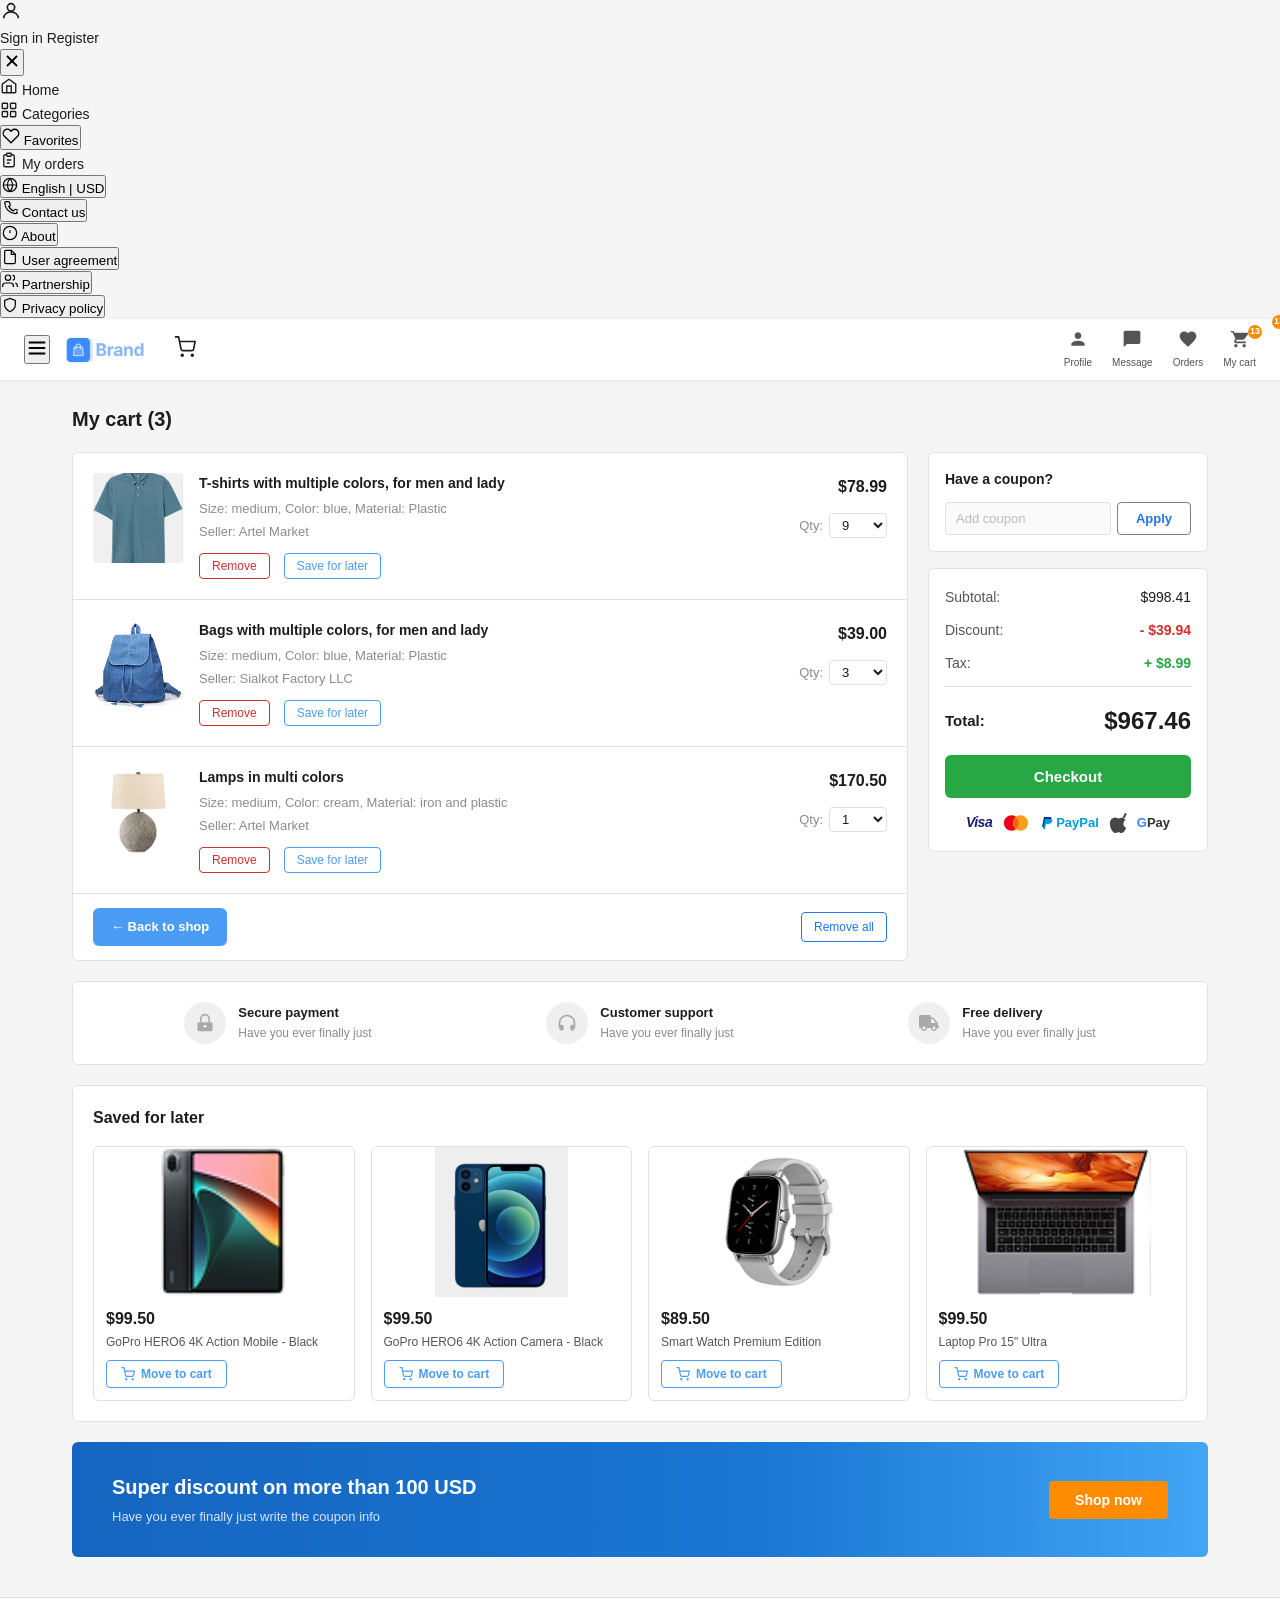
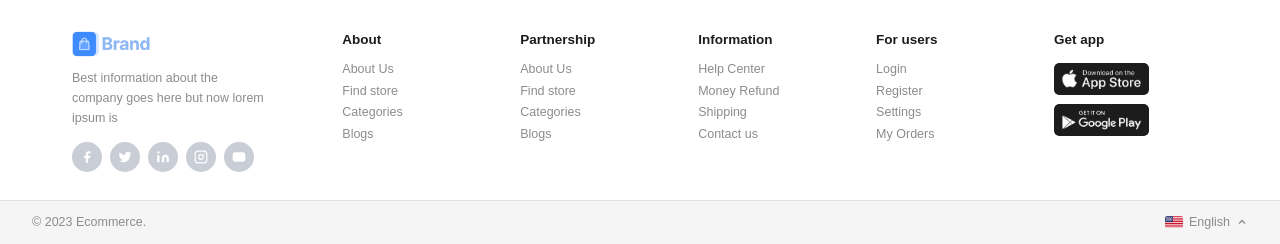
==== commit 57a8fbc0: "Commit 9" ====
--- a/web-cart.html
+++ b/web-cart.html
@@ -5,39 +5,11 @@
   <meta name="viewport" content="width=device-width, initial-scale=1.0" />
   <title>My Cart — Ecommerce</title>
   <link rel="stylesheet" href="css/web-cart.css" />
-  <link rel="stylesheet" href="css/mobile.css" />
 </head>
 <body>
 
   <!-- ═══ HEADER ═══ -->
 <header class="site-header">
-  <!-- MOBILE HEADER BAR (visible only on mobile via mobile.css) -->
-  <div class="mob-header-bar">
-    <button class="mob-menu-btn" id="mobMenuBtn" aria-label="Open menu">
-      <svg width="20" height="20" viewBox="0 0 24 24" fill="none" stroke="currentColor" stroke-width="2.5">
-        <line x1="3" y1="6" x2="21" y2="6"/>
-        <line x1="3" y1="12" x2="21" y2="12"/>
-        <line x1="3" y1="18" x2="21" y2="18"/>
-      </svg>
-    </button>
-    <a href="index.html" class="mob-brand">
-      <img src="assets/assets/assets/Layout/Brand/logo-colored.png" alt="Brand" />
-    </a>
-    <div class="mob-header-icons">
-      <a href="web-cart.html" class="mob-icon-btn" aria-label="Cart">
-        <svg width="20" height="20" viewBox="0 0 24 24" fill="currentColor">
-          <path d="M7 18c-1.1 0-1.99.9-1.99 2S5.9 22 7 22s2-.9 2-2-.9-2-2-2zM1 2v2h2l3.6 7.59-1.35 2.45c-.16.28-.25.61-.25.96 0 1.1.9 2 2 2h12v-2H7.42c-.14 0-.25-.11-.25-.25l.03-.12L8.1 13h7.45c.75 0 1.41-.41 1.75-1.03L21.7 6c.1-.18.16-.39.16-.6 0-.55-.45-1-1-1H5.21l-.94-2H1zm16 16c-1.1 0-1.99.9-1.99 2s.89 2 1.99 2 2-.9 2-2-.9-2-2-2z"/>
-        </svg>
-        <span class="mob-cart-badge" id="mobCartBadge">0</span>
-      </a>
-      <a href="#" class="mob-icon-btn" aria-label="Profile">
-        <svg width="20" height="20" viewBox="0 0 24 24" fill="currentColor">
-          <path d="M12 12c2.21 0 4-1.79 4-4s-1.79-4-4-4-4 1.79-4 4 1.79 4 4 4zm0 2c-2.67 0-8 1.34-8 4v2h16v-2c0-2.66-5.33-4-8-4z"/>
-        </svg>
-      </a>
-    </div>
-  </div>
-
 
    <!-- Top bar: Logo | Search | Icons -->
     <div class="header-top">
@@ -421,99 +393,5 @@
     </div>
   </footer>
 <script src="js/main.js"></script>
-
-  <!-- MOBILE SIDEBAR (controlled by mobile.js) -->
-  <div class="mob-overlay" id="mobOverlay" onclick="closeSidebar()"></div>
-
-  <aside class="mob-sidebar" id="mobSidebar">
-    <div class="mob-sidebar-inner">
-
-      <!-- Avatar + Sign in / Register -->
-      <div class="mob-sidebar-top">
-        <div class="mob-avatar">
-          <svg width="38" height="38" viewBox="0 0 24 24" fill="#bbb">
-            <path d="M12 12c2.21 0 4-1.79 4-4s-1.79-4-4-4-4 1.79-4 4 1.79 4 4 4zm0 2c-2.67 0-8 1.34-8 4v2h16v-2c0-2.66-5.33-4-8-4z"/>
-          </svg>
-        </div>
-        <div class="mob-auth-links">
-          <a href="#">Sign in</a>
-          <span class="mob-auth-sep">|</span>
-          <a href="#">Register</a>
-        </div>
-      </div>
-
-      <!-- Main nav -->
-      <nav class="mob-sidebar-nav">
-        <a href="index.html" class="mob-nav-item">
-          <svg width="18" height="18" viewBox="0 0 24 24" fill="none" stroke="currentColor" stroke-width="2">
-            <path d="M3 9.5L12 3l9 6.5V20a1 1 0 01-1 1H4a1 1 0 01-1-1V9.5z"/>
-            <path d="M9 21V12h6v9"/>
-          </svg>
-          Home
-        </a>
-        <a href="webGridView.html" class="mob-nav-item">
-          <svg width="18" height="18" viewBox="0 0 24 24" fill="none" stroke="currentColor" stroke-width="2">
-            <rect x="3" y="3" width="7" height="7"/>
-            <rect x="14" y="3" width="7" height="7"/>
-            <rect x="3" y="14" width="7" height="7"/>
-            <rect x="14" y="14" width="7" height="7"/>
-          </svg>
-          Categories
-        </a>
-        <a href="#" class="mob-nav-item">
-          <svg width="18" height="18" viewBox="0 0 24 24" fill="none" stroke="currentColor" stroke-width="2">
-            <path d="M20.84 4.61a5.5 5.5 0 00-7.78 0L12 5.67l-1.06-1.06a5.5 5.5 0 00-7.78 7.78l1.06 1.06L12 21.23l7.78-7.78 1.06-1.06a5.5 5.5 0 000-7.78z"/>
-          </svg>
-          Favorites
-        </a>
-        <a href="web-cart.html" class="mob-nav-item">
-          <svg width="18" height="18" viewBox="0 0 24 24" fill="none" stroke="currentColor" stroke-width="2">
-            <path d="M9 17H5a2 2 0 00-2 2 2 2 0 002 2h14a2 2 0 002-2 2 2 0 00-2-2h-4M9 17l-2-7h10l-2 7M9 17h6"/>
-          </svg>
-          My orders
-        </a>
-      </nav>
-
-      <div class="mob-sidebar-divider"></div>
-
-      <!-- Settings -->
-      <div class="mob-sidebar-settings">
-        <a href="#" class="mob-setting-item">
-          <svg width="16" height="16" viewBox="0 0 24 24" fill="none" stroke="currentColor" stroke-width="2">
-            <circle cx="12" cy="12" r="10"/>
-            <line x1="2" y1="12" x2="22" y2="12"/>
-            <path d="M12 2a15.3 15.3 0 010 20M12 2a15.3 15.3 0 000 20"/>
-          </svg>
-          <span>English</span>
-          <span class="mob-setting-sub">| USD</span>
-        </a>
-        <a href="#" class="mob-setting-item">
-          <svg width="16" height="16" viewBox="0 0 24 24" fill="none" stroke="currentColor" stroke-width="2">
-            <path d="M22 16.92V19.92a2 2 0 01-2.18 2A19.79 19.79 0 012.1 4.18 2 2 0 014.11 2H7.09a2 2 0 012 1.72 12.05 12.05 0 00.66 2.64 2 2 0 01-.45 2.11L8.09 9.91a16 16 0 006 6l1.44-1.21a2 2 0 012.11-.45 12.05 12.05 0 002.64.66A2 2 0 0122 16.92z"/>
-          </svg>
-          Contact us
-        </a>
-        <a href="#" class="mob-setting-item">
-          <svg width="16" height="16" viewBox="0 0 24 24" fill="none" stroke="currentColor" stroke-width="2">
-            <circle cx="12" cy="12" r="10"/>
-            <line x1="12" y1="8" x2="12" y2="12"/>
-            <line x1="12" y1="16" x2="12.01" y2="16"/>
-          </svg>
-          About
-        </a>
-      </div>
-
-      <div class="mob-sidebar-divider"></div>
-
-      <!-- Footer policy links -->
-      <div class="mob-sidebar-footer-links">
-        <a href="#">User agreement</a>
-        <a href="#">Partnership</a>
-        <a href="#">Privacy policy</a>
-      </div>
-
-    </div>
-  </aside>
-
 </body>
 </html>
--- a/css/web-cart.css
+++ b/css/web-cart.css
@@ -967,134 +967,4 @@
     min-width: 100%;
     flex: 1 1 100%;
   }
-}
-/* ═══════════════════════════════════════════════════
-   MOBILE SIDEBAR — shared block
-═══════════════════════════════════════════════════ */
-
-.mobile-menu-btn {
-  display: none;
-  background: none;
-  border: none;
-  padding: 6px;
-  cursor: pointer;
-  color: #1c1c1c;
-  flex-shrink: 0;
-  align-items: center;
-  justify-content: center;
-}
-
-.mobile-header-cart {
-  display: none;
-  position: relative;
-  align-items: center;
-  justify-content: center;
-  background: none;
-  border: none;
-  cursor: pointer;
-  color: #1c1c1c;
-  padding: 6px;
-  text-decoration: none;
-}
-
-.sidebar-overlay {
-  display: none;
-  position: fixed;
-  inset: 0;
-  background: rgba(0,0,0,.45);
-  z-index: 1900;
-  opacity: 0;
-  transition: opacity .3s ease;
-}
-.sidebar-overlay.active { display: block; opacity: 1; }
-
-.mobile-sidebar {
-  position: fixed;
-  top: 0;
-  left: 0;
-  height: 100%;
-  width: 280px;
-  max-width: 85vw;
-  background: #fff;
-  z-index: 2000;
-  display: flex;
-  flex-direction: column;
-  transform: translateX(-100%);
-  transition: transform .3s ease;
-  overflow-y: auto;
-  box-shadow: 4px 0 24px rgba(0,0,0,.15);
-}
-.mobile-sidebar.open { transform: translateX(0); }
-
-.sidebar-head {
-  display: flex;
-  align-items: center;
-  justify-content: space-between;
-  padding: 16px 16px 12px;
-  border-bottom: 1px solid #e0e0e0;
-}
-.sidebar-user { display: flex; align-items: center; gap: 10px; }
-.sidebar-avatar {
-  width: 40px; height: 40px; border-radius: 50%;
-  background: #e0e0e0; display: flex; align-items: center;
-  justify-content: center; overflow: hidden; flex-shrink: 0;
-}
-.sidebar-avatar img { width: 100%; height: 100%; object-fit: cover; }
-.sidebar-avatar svg { color: #888; }
-.sidebar-auth { display: flex; flex-direction: column; gap: 2px; }
-.sidebar-auth a { font-size: 13px; font-weight: 600; color: #0066cc; text-decoration: none; }
-.sidebar-auth a + a { font-weight: 400; color: #555; }
-.sidebar-auth a:hover { text-decoration: underline; }
-.sidebar-close {
-  background: none; border: none; cursor: pointer; padding: 6px;
-  color: #555; display: flex; align-items: center; justify-content: center;
-  border-radius: 50%; transition: background .2s;
-}
-.sidebar-close:hover { background: #f0f0f0; }
-
-.sidebar-nav { list-style: none; padding: 8px 0; border-bottom: 1px solid #e0e0e0; }
-.sidebar-nav li a, .sidebar-nav li button {
-  display: flex; align-items: center; gap: 14px; width: 100%;
-  padding: 13px 20px; font-size: 14px; font-weight: 500; color: #1c1c1c;
-  background: none; border: none; text-decoration: none; cursor: pointer;
-  transition: background .15s; text-align: left;
-}
-.sidebar-nav li a:hover, .sidebar-nav li button:hover { background: #f5f5f5; color: #0066cc; }
-.sidebar-nav li a svg, .sidebar-nav li button svg { flex-shrink: 0; color: #666; }
-
-.sidebar-footer { list-style: none; padding: 8px 0 24px; margin-top: auto; }
-.sidebar-footer li a, .sidebar-footer li button {
-  display: flex; align-items: center; gap: 14px; width: 100%;
-  padding: 11px 20px; font-size: 13px; color: #555;
-  background: none; border: none; text-decoration: none; cursor: pointer;
-  transition: background .15s;
-}
-.sidebar-footer li a:hover, .sidebar-footer li button:hover { background: #f5f5f5; color: #0066cc; }
-
-.sidebar-lang-row {
-  padding: 10px 20px; border-top: 1px solid #e0e0e0;
-  display: flex; align-items: center; gap: 10px;
-  font-size: 13px; font-weight: 500; color: #333; cursor: pointer;
-}
-.sidebar-lang-row:hover { color: #0066cc; }
-
-@media (max-width: 768px) {
-  .mobile-menu-btn { display: flex; }
-  .mobile-header-cart { display: flex; }
-  .search-form {
-    order: 10; flex: 0 0 100%; width: 100%;
-    margin-left: 0 !important; max-width: 100% !important;
-  }
-  .header-top { flex-wrap: wrap; gap: 8px; padding: 10px 12px; }
-  .icon-action span:not(.cart-count):not(.cart-badge) { display: none; }
-  .icon-action { gap: 0; }
-}
-
-body.sidebar-open { overflow: hidden; }
-
-
-@media (max-width: 768px) {
-  .header-nav { display: none !important; }
-  .mobile-menu-btn { display: flex !important; }
-  .mobile-header-cart { display: flex !important; }
 }
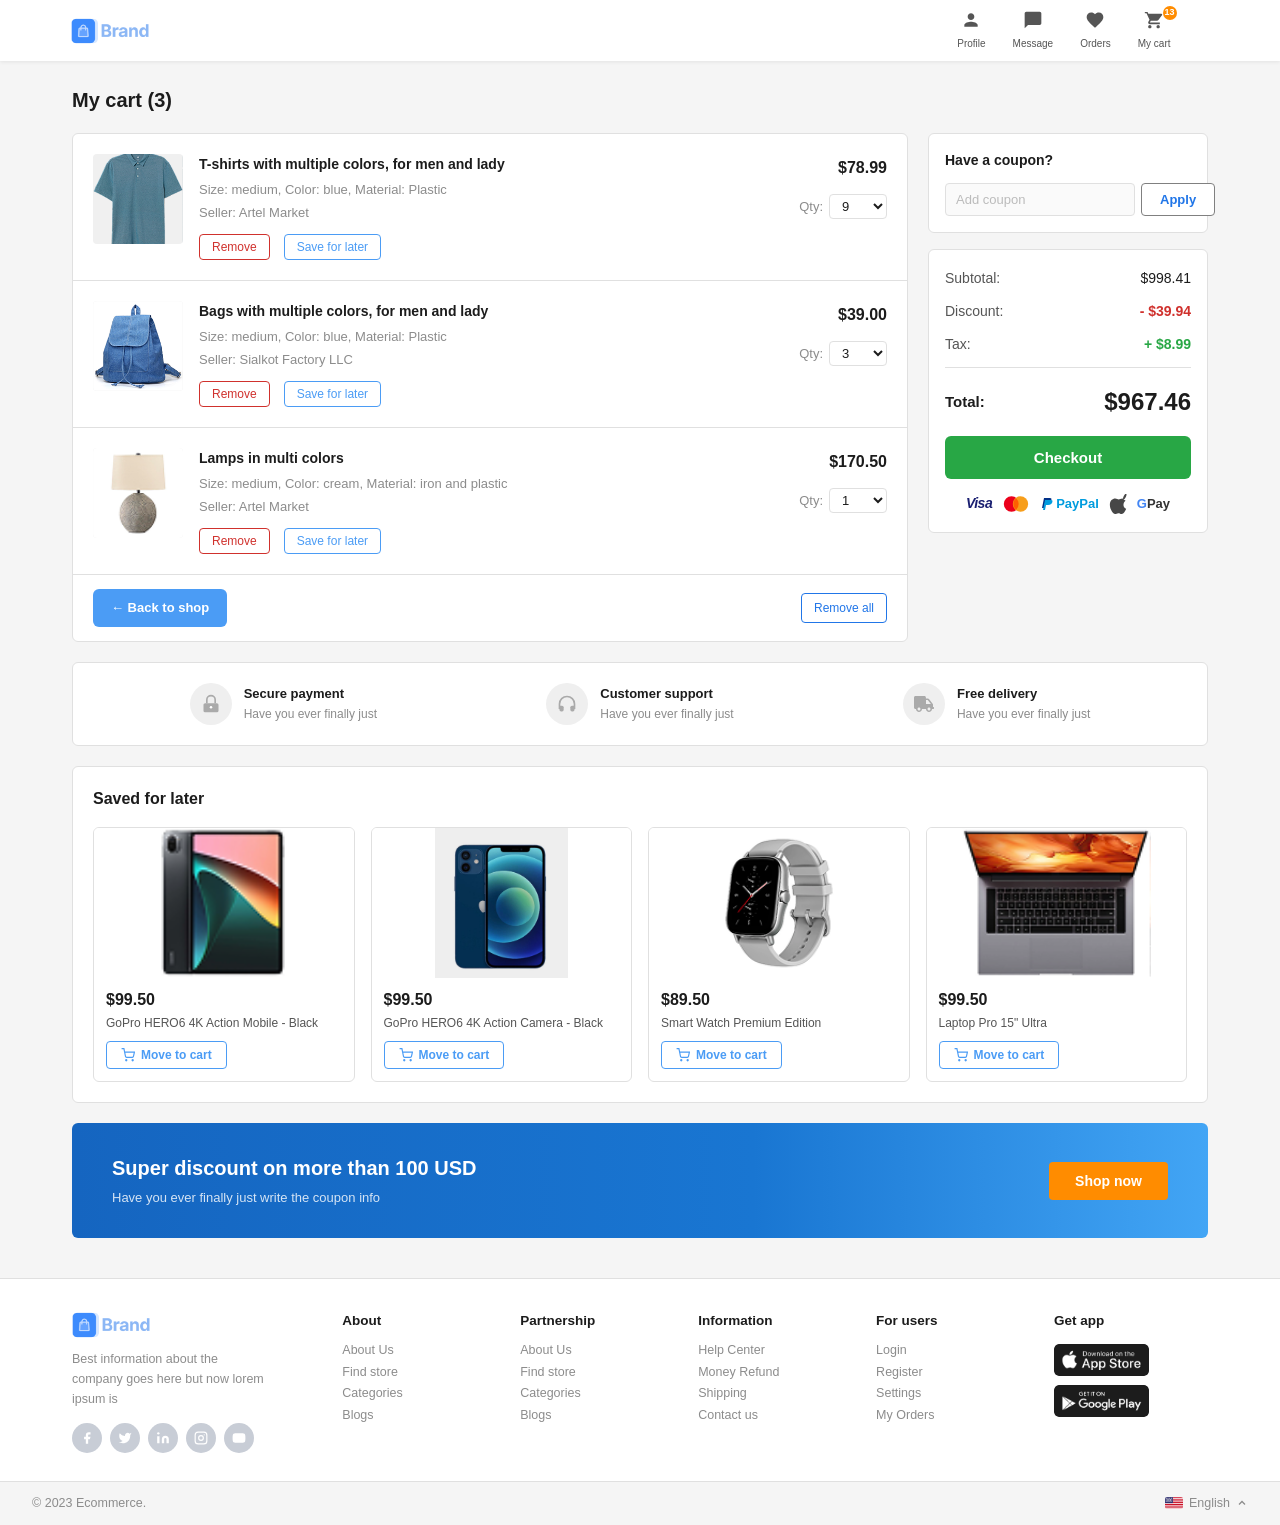
==== commit c9e04b83: "Update web-cart.html" ====
--- a/web-cart.html
+++ b/web-cart.html
@@ -394,4 +394,4 @@
   </footer>
 <script src="js/main.js"></script>
 </body>
-</html>+</html>
--- a/css/web-cart.css
+++ b/css/web-cart.css
@@ -27,6 +27,8 @@
   line-height: 1.5;
 }
 
+
+
 a { text-decoration: none; color: inherit; }
 button { font-family: var(--font); cursor: pointer; }
 img { display: block; }
@@ -57,12 +59,11 @@
   gap: 7px;
   font-size: 14px;
   font-weight: 200;
+  margin-left:6ch;
   color: var(--blue);
   white-space: nowrap;
   flex-shrink: 0;
-  /* FIXED: removed margin-left:6ch that was breaking mobile */
-}
-
+}
 .brand svg rect { 
   height: 20px;
   width: auto;
@@ -76,13 +77,18 @@
   display: block;
 }
 
-/* FIXED: removed duplicate .header-actions and padding-left:100ch */
 .header-actions {
   display: flex;
-  align-items: center;
-  gap: 20px;
+  gap: 28px;
+  align-items: center;
+}
+
+.header-actions {
+  padding-left:100ch;
+  display: flex;
+  align-items: center;
+  gap: 27px;
   flex-shrink: 0;
-  margin-left: auto; /* pushes to right without breaking layout */
 }
 
 .icon-action {
@@ -113,7 +119,6 @@
   align-items: center;
   justify-content: center;
 }
-
 /* ===========================
    MAIN
    =========================== */
@@ -155,7 +160,7 @@
   display: flex;
   align-items: flex-start;
   gap: 16px;
-  padding: 20px;
+  padding: 20px 20px;
   border-bottom: 1px solid var(--border);
 }
 
@@ -196,7 +201,6 @@
   display: flex;
   align-items: center;
   gap: 14px;
-  flex-wrap: wrap;
 }
 
 .btn-remove {
@@ -210,6 +214,7 @@
   cursor: pointer;
   transition: background 0.2s;
 }
+
 .btn-remove:hover { background: #fff0f0; }
 
 .btn-save {
@@ -223,6 +228,7 @@
   cursor: pointer;
   transition: background 0.2s;
 }
+
 .btn-save:hover { background: #eaf3ff; }
 
 /* Right-side price + qty column */
@@ -249,7 +255,9 @@
   color: var(--text-mid);
 }
 
-.qty-label { color: var(--text-soft); }
+.qty-label {
+  color: var(--text-soft);
+}
 
 .qty-select {
   border: 1px solid var(--border);
@@ -269,8 +277,6 @@
   justify-content: space-between;
   align-items: center;
   padding: 14px 20px;
-  flex-wrap: wrap;
-  gap: 10px;
 }
 
 .btn-back-shop {
@@ -288,6 +294,7 @@
   text-decoration: none;
   transition: background 0.2s;
 }
+
 .btn-back-shop:hover { background: var(--blue-dark); }
 
 .btn-remove-all {
@@ -302,6 +309,7 @@
   background: none;
   transition: background 0.2s;
 }
+
 .btn-remove-all:hover { background: #eaf3ff; text-decoration: none; }
 
 /* ===========================
@@ -342,13 +350,13 @@
   color: var(--text-dark);
   outline: none;
   background: #fafafa;
-  min-width: 0;
-}
+}
+
 .coupon-input::placeholder { color: #bbb; }
 .coupon-input:focus { border-color: var(--blue); background: #fff; }
 
 .btn-apply {
-  background: white;
+  background:white;
   color: var(--blue-dark);
   border: 1px solid grey;
   border-radius: 4px;
@@ -358,9 +366,9 @@
   cursor: pointer;
   transition: background 0.2s;
   white-space: nowrap;
-  flex-shrink: 0;
-}
-.btn-apply:hover { background: #bbb; }
+}
+
+.btn-apply:hover { background:#bbb }
 
 /* Order Summary Box */
 .order-summary {
@@ -379,7 +387,12 @@
 }
 
 .sum-label { color: var(--text-mid); }
-.sum-val { font-weight: 500; color: var(--text-dark); }
+
+.sum-val {
+  font-weight: 500;
+  color: var(--text-dark);
+}
+
 .sum-val.discount { color: var(--red); font-weight: 600; }
 .sum-val.tax { color: var(--green); font-weight: 600; }
 
@@ -420,6 +433,7 @@
   margin-bottom: 14px;
   transition: background 0.2s;
 }
+
 .btn-checkout:hover { background: #218838; }
 
 /* Payment icons */
@@ -449,6 +463,7 @@
 }
 
 .apple-pay { opacity: 0.8; }
+
 .gpay-text { display: flex; align-items: center; }
 
 /* ===========================
@@ -463,8 +478,6 @@
   border-radius: var(--radius);
   padding: 20px 32px;
   margin-bottom: 20px;
-  flex-wrap: wrap;
-  gap: 16px;
 }
 
 .trust-item {
@@ -537,6 +550,7 @@
   display: block;
 }
 
+/* fallback if image missing */
 .footer-brand-icon {
   background: var(--blue);
   width: 26px;
@@ -573,6 +587,7 @@
   transition: background 0.2s, color 0.2s;
   text-decoration: none;
 }
+
 .social-icon:hover { background: var(--blue); color: #fff; }
 
 .footer-col {
@@ -597,6 +612,7 @@
   line-height: 1;
   text-decoration: none;
 }
+
 .footer-col a:hover { color: var(--text-dark); }
 
 .app-badge {
@@ -621,8 +637,6 @@
   font-size: 12.5px;
   color: var(--text-soft);
   max-width: 100%;
-  flex-wrap: wrap;
-  gap: 8px;
 }
 
 .footer-lang {
@@ -632,6 +646,7 @@
   cursor: pointer;
   color: var(--text-soft);
 }
+
 .footer-lang:hover { color: var(--blue); }
 
 /* ===========================
@@ -664,7 +679,9 @@
   overflow: hidden;
   background: #fff;
   transition: box-shadow 0.2s;
-}
+  font-display: block;
+}
+
 .saved-item:hover { box-shadow: 0 2px 10px rgba(0,0,0,0.09); }
 
 .saved-img-wrap {
@@ -709,6 +726,7 @@
   cursor: pointer;
   transition: background 0.2s;
 }
+
 .btn-move-cart:hover { background: #eaf3ff; }
 
 /* ===========================
@@ -721,7 +739,6 @@
   display: flex;
   align-items: center;
   justify-content: space-between;
-  gap: 16px;
 }
 
 .promo-title {
@@ -749,222 +766,250 @@
   flex-shrink: 0;
   transition: background 0.2s;
 }
+
 .promo-btn:hover { background: #e07600; }
 
 /* ===========================
-   RESPONSIVE — TABLET (≤960px)
+   RESPONSIVE — Full breakpoint coverage
    =========================== */
+
+/* ── Large tablets (≤1100px) ── */
+@media (max-width: 1100px) {
+  .main-wrap { padding: 0 20px; }
+  .cart-layout { grid-template-columns: 1fr 260px; }
+  .header-actions { padding-left: 4ch; gap: 20px; }
+  .saved-grid { grid-template-columns: repeat(3, 1fr); }
+}
+
+/* ── Tablets (≤960px) ── */
 @media (max-width: 960px) {
-  .cart-layout {
-    grid-template-columns: 1fr;
-  }
-
-  .saved-grid {
-    grid-template-columns: repeat(2, 1fr);
-  }
-
-  .footer-inner {
-    flex-wrap: wrap;
-    gap: 20px;
-  }
-
-  .footer-brand-col {
-    flex: 100%;
-  }
-}
-
-/* ===========================
-   RESPONSIVE — MOBILE (≤600px)
-   =========================== */
+  /* Cart stacks: items above summary */
+  .cart-layout { grid-template-columns: 1fr; }
+  .summary-col { flex-direction: row; flex-wrap: wrap; gap: 16px; }
+  .coupon-box, .order-summary { flex: 1 1 240px; }
+
+  /* Saved grid: 3 → 2 */
+  .saved-grid { grid-template-columns: repeat(3, 1fr); }
+
+  /* Footer */
+  .footer-inner { flex-wrap: wrap; gap: 16px; }
+  .footer-brand-col { flex: 100%; }
+}
+
+/* ── Small tablets (≤900px) ── */
+@media (max-width: 900px) {
+  .header-actions { padding-left: 1rem; gap: 14px; }
+  .icon-action span:last-child { display: none; }
+  .nav-right { display: none; }
+  .nav-row { overflow-x: auto; flex-wrap: nowrap; -webkit-overflow-scrolling: touch; }
+  .nav-row::-webkit-scrollbar { display: none; }
+
+  .saved-grid { grid-template-columns: repeat(2, 1fr); }
+}
+
+/* ── Large phones landscape (≤768px) ── */
+@media (max-width: 768px) {
+  /* Header wraps */
+  .header-top { flex-wrap: wrap; padding: 10px 16px; gap: 10px; }
+  .brand { flex-shrink: 0; }
+  .header-actions { margin-left: auto; padding-left: 0; gap: 14px; }
+
+  /* Main */
+  .main-wrap { padding: 0 16px; margin-top: 16px; }
+  .page-title { font-size: 17px; }
+
+  /* Cart item: tighten */
+  .cart-item { padding: 14px; gap: 12px; }
+  .item-img { width: 72px; height: 72px; }
+  .item-name { font-size: 13px; }
+  .item-price { font-size: 15px; }
+
+  /* Summary */
+  .summary-col { flex-direction: column; }
+
+  /* Trust badges */
+  .trust-badges { flex-wrap: wrap; gap: 14px; padding: 16px 20px; justify-content: flex-start; }
+
+  /* Promo banner */
+  .promo-banner { flex-direction: column; gap: 14px; text-align: center; padding: 20px 16px; }
+
+  /* Saved grid */
+  .saved-grid { grid-template-columns: repeat(2, 1fr); }
+
+  /* Footer */
+  .footer-inner { padding: 24px 16px 20px; gap: 14px; }
+  .footer-bottom { padding: 10px 16px; }
+}
+
+/* ── Phones (≤600px) ── */
 @media (max-width: 600px) {
-
-  /* Header */
-  .header-top {
-    padding: 10px 14px;
-    gap: 10px;
-  }
-
-  .brand-logo {
-    height: 22px;
-  }
-
-  /* Hide icon labels on small screens, keep icons */
-  .icon-action span:not(.cart-count) {
-    display: none;
-  }
-
-  .header-actions {
-    gap: 14px;
-  }
-
-  /* Main wrap */
-  .main-wrap {
-    padding: 0 12px;
-    margin: 16px auto 32px;
-  }
-
-  .page-title {
-    font-size: 17px;
-    margin-bottom: 14px;
-  }
-
-  /* Cart item — stack image + details vertically on very small screens */
-  .cart-item {
-    flex-wrap: wrap;
-    gap: 12px;
-    padding: 14px 12px;
-  }
-
-  .item-img {
-    width: 80px;
-    height: 80px;
-  }
-
-  .item-details {
-    flex: 1;
-    min-width: 120px;
-  }
-
-  /* Price/qty goes full width below */
-  .item-right {
-    flex-direction: row;
-    align-items: center;
-    justify-content: space-between;
-    width: 100%;
-    padding-top: 0;
-    gap: 10px;
-    flex-wrap: wrap;
-  }
-
-  .item-price {
-    font-size: 15px;
-  }
-
-  /* Cart footer stack */
-  .cart-footer {
-    flex-direction: column;
-    align-items: stretch;
-    gap: 10px;
-    padding: 12px;
-  }
-
-  .btn-back-shop,
-  .btn-remove-all {
-    text-align: center;
-    justify-content: center;
-    width: 100%;
-    padding: 10px;
-  }
-
-  /* Summary column full width on mobile */
-  .summary-col {
-    width: 100%;
-  }
-
-  /* Coupon row stays horizontal but input shrinks */
-  .coupon-input {
-    min-width: 0;
-  }
-
-  /* Trust badges — two per row on mobile */
-  .trust-badges {
-    padding: 16px;
-    gap: 14px;
-    justify-content: flex-start;
-  }
-
-  .trust-item {
-    flex: 1 1 calc(50% - 14px);
-    min-width: 130px;
-  }
-
-  /* Saved grid — 2 columns on mobile */
-  .saved-grid {
-    grid-template-columns: repeat(2, 1fr);
-    gap: 10px;
-  }
-
-  .saved-img-wrap {
-    height: 110px;
-  }
-
-  .saved-price {
-    font-size: 14px;
-    padding: 8px 8px 2px;
-  }
-
-  .saved-name {
-    font-size: 11px;
-    padding: 0 8px 8px;
-  }
-
-  .btn-move-cart {
-    margin: 0 8px 8px;
-    padding: 5px 10px;
-    font-size: 11px;
-  }
-
-  /* Promo banner stack */
-  .promo-banner {
-    flex-direction: column;
-    text-align: center;
-    padding: 22px 20px;
-    gap: 14px;
-  }
-
-  .promo-btn {
-    width: 100%;
-    padding: 12px;
-  }
+  .header-top { padding: 8px 12px; gap: 8px; }
+  .brand-logo { height: 26px; }
+  .icon-action span { display: none; }
+  .icon-action svg { width: 20px; height: 20px; }
+
+  /* Main */
+  .main-wrap { padding: 0 12px; margin-top: 12px; }
+  .page-title { font-size: 16px; margin-bottom: 12px; }
+
+  /* Cart item: image stacks on top for very small */
+  .cart-item { gap: 10px; padding: 12px; }
+  .item-img { width: 64px; height: 64px; }
+  .item-name { font-size: 13px; }
+  .item-meta, .item-seller { font-size: 12px; margin-bottom: 8px; }
+  .item-actions { flex-wrap: wrap; gap: 8px; }
+  .btn-remove, .btn-save { padding: 4px 10px; font-size: 11px; }
+  .item-price { font-size: 14px; }
+  .qty-select { min-width: 50px; font-size: 12px; }
+
+  /* Cart footer */
+  .cart-footer { padding: 10px 12px; flex-wrap: wrap; gap: 8px; }
+  .btn-back-shop { padding: 8px 14px; font-size: 12px; }
+  .btn-remove-all { font-size: 11px; }
+
+  /* Summary col */
+  .summary-col { gap: 12px; }
+  .coupon-box, .order-summary { padding: 14px 12px; }
+  .total-val { font-size: 20px; }
+  .btn-checkout { font-size: 14px; padding: 11px; }
+
+  /* Trust badges */
+  .trust-badges { flex-direction: column; align-items: flex-start; padding: 14px 16px; gap: 12px; }
+  .trust-icon-circle { width: 36px; height: 36px; }
+  .trust-title { font-size: 12px; }
+  .trust-sub { font-size: 11px; }
+
+  /* Saved */
+  .saved-section { padding: 14px 12px; }
+  .saved-grid { grid-template-columns: repeat(2, 1fr); gap: 10px; }
+  .saved-img-wrap { height: 120px; }
+  .saved-price { font-size: 14px; }
+
+  /* Promo */
+  .promo-banner { padding: 16px 12px; border-radius: var(--radius); }
+  .promo-title { font-size: 16px; }
+  .promo-sub { font-size: 12px; }
+  .promo-btn { padding: 9px 18px; font-size: 13px; }
 
   /* Footer */
-  .footer-inner {
-    padding: 20px 14px;
-    gap: 16px;
-  }
-
-  .footer-col {
-    min-width: calc(50% - 8px);
-    flex: 1 1 calc(50% - 8px);
-  }
-
-  .footer-brand-col {
-    flex: 100%;
-  }
-
-  .footer-bottom {
-    padding: 10px 14px;
-    flex-direction: column;
-    align-items: flex-start;
-    gap: 6px;
-    font-size: 11.5px;
-  }
-}
-
-/* ===========================
-   RESPONSIVE — VERY SMALL (≤380px)
-   =========================== */
-@media (max-width: 380px) {
-  .cart-item {
-    padding: 12px 10px;
-  }
-
-  .item-img {
-    width: 70px;
-    height: 70px;
-  }
-
-  .saved-grid {
-    grid-template-columns: 1fr 1fr;
-    gap: 8px;
-  }
-
-  .trust-item {
-    flex: 1 1 100%;
-  }
-
-  .footer-col {
-    min-width: 100%;
-    flex: 1 1 100%;
-  }
-}+  .footer-inner { padding: 20px 12px 16px; gap: 12px; }
+  .footer-col { min-width: 120px; }
+  .footer-bottom { padding: 10px 12px; flex-direction: column; gap: 4px; text-align: center; }
+}
+
+/* ── Small phones (≤400px) ── */
+@media (max-width: 400px) {
+  .cart-item { flex-wrap: wrap; }
+  .item-right { flex-direction: row; width: 100%; justify-content: space-between; padding-top: 8px; }
+  .saved-grid { grid-template-columns: repeat(2, 1fr); gap: 8px; }
+  .saved-img-wrap { height: 100px; }
+  .brand-logo { height: 22px; }
+  .footer-inner { flex-direction: column; }
+  .footer-col { min-width: unset; }
+  .payment-icons { gap: 5px; }
+}
+/* ═══════════════════════════════════════════════════
+   SLIDE-IN SIDEBAR + RESPONSIVE "Menu" LABEL
+═══════════════════════════════════════════════════ */
+
+/* On mobile/responsive: change "All category" button text to "Menu" */
+@media (max-width: 768px) {
+  .nav-hamburger .cat-label { display: none; }
+  .nav-hamburger .menu-label { display: inline; }
+}
+@media (min-width: 769px) {
+  .nav-hamburger .menu-label { display: none; }
+  .nav-hamburger .cat-label { display: inline; }
+}
+
+/* Overlay */
+.cat-sidebar-overlay {
+  position: fixed;
+  inset: 0;
+  background: rgba(0,0,0,0.45);
+  z-index: 1200;
+  opacity: 0;
+  visibility: hidden;
+  transition: opacity 0.3s ease, visibility 0.3s ease;
+}
+.cat-sidebar-overlay.active { opacity: 1; visibility: visible; }
+
+/* Sidebar panel */
+.cat-sidebar {
+  position: fixed;
+  top: 0; left: 0;
+  width: 260px;
+  height: 100vh;
+  background: #fff;
+  z-index: 1300;
+  display: flex;
+  flex-direction: column;
+  box-shadow: 4px 0 24px rgba(0,0,0,0.18);
+  transform: translateX(-100%);
+  transition: transform 0.32s cubic-bezier(0.4,0,0.2,1);
+  overflow-y: auto;
+}
+.cat-sidebar.open { transform: translateX(0); }
+
+/* Close button */
+.cat-sidebar-close {
+  position: absolute;
+  top: 12px; right: 12px;
+  width: 30px; height: 30px;
+  border: none;
+  background: #f0f0f0;
+  border-radius: 50%;
+  display: flex; align-items: center; justify-content: center;
+  cursor: pointer; color: #555;
+  transition: background 0.2s;
+  flex-shrink: 0;
+}
+.cat-sidebar-close:hover { background: #ddd; color: #111; }
+
+/* Auth row */
+.csb-auth-row {
+  display: flex; align-items: center; gap: 10px;
+  padding: 20px 16px 16px;
+  border-bottom: 1px solid #e0e0e0;
+}
+.csb-avatar {
+  width: 44px; height: 44px;
+  border-radius: 50%;
+  background: #f0f0f0;
+  border: 1px solid #e0e0e0;
+  display: flex; align-items: center; justify-content: center;
+  flex-shrink: 0;
+}
+.csb-auth-links { display: flex; align-items: center; gap: 5px; font-size: 13.5px; }
+.csb-auth-links a { color: #0066cc; font-weight: 600; text-decoration: none; }
+.csb-auth-links a:hover { text-decoration: underline; }
+.csb-auth-links span { color: #aaa; }
+
+/* Nav */
+.csb-nav { display: flex; flex-direction: column; padding: 8px 8px 4px; }
+.csb-item {
+  display: flex; align-items: center; gap: 12px;
+  padding: 11px 12px;
+  font-size: 13.5px; color: #333;
+  border-radius: 6px; text-decoration: none;
+  transition: background 0.15s, color 0.15s;
+}
+.csb-item:hover { background: #f0f6ff; color: #0066cc; }
+.csb-item.active { color: #0066cc; font-weight: 600; }
+.csb-item svg { flex-shrink: 0; }
+
+/* Divider */
+.csb-divider { height: 1px; background: #e0e0e0; margin: 6px 16px; }
+
+/* Locale */
+.csb-locale-row {
+  display: flex; align-items: center; gap: 7px;
+  padding: 10px 20px;
+  font-size: 13px; color: #444; cursor: pointer;
+}
+.csb-locale-row:hover { color: #0066cc; }
+
+/* Footer links */
+.csb-footer-links { display: flex; flex-direction: column; gap: 8px; padding: 10px 20px 24px; }
+.csb-footer-links a { font-size: 12.5px; color: #888; text-decoration: none; }
+.csb-footer-links a:hover { color: #0066cc; text-decoration: underline; }
